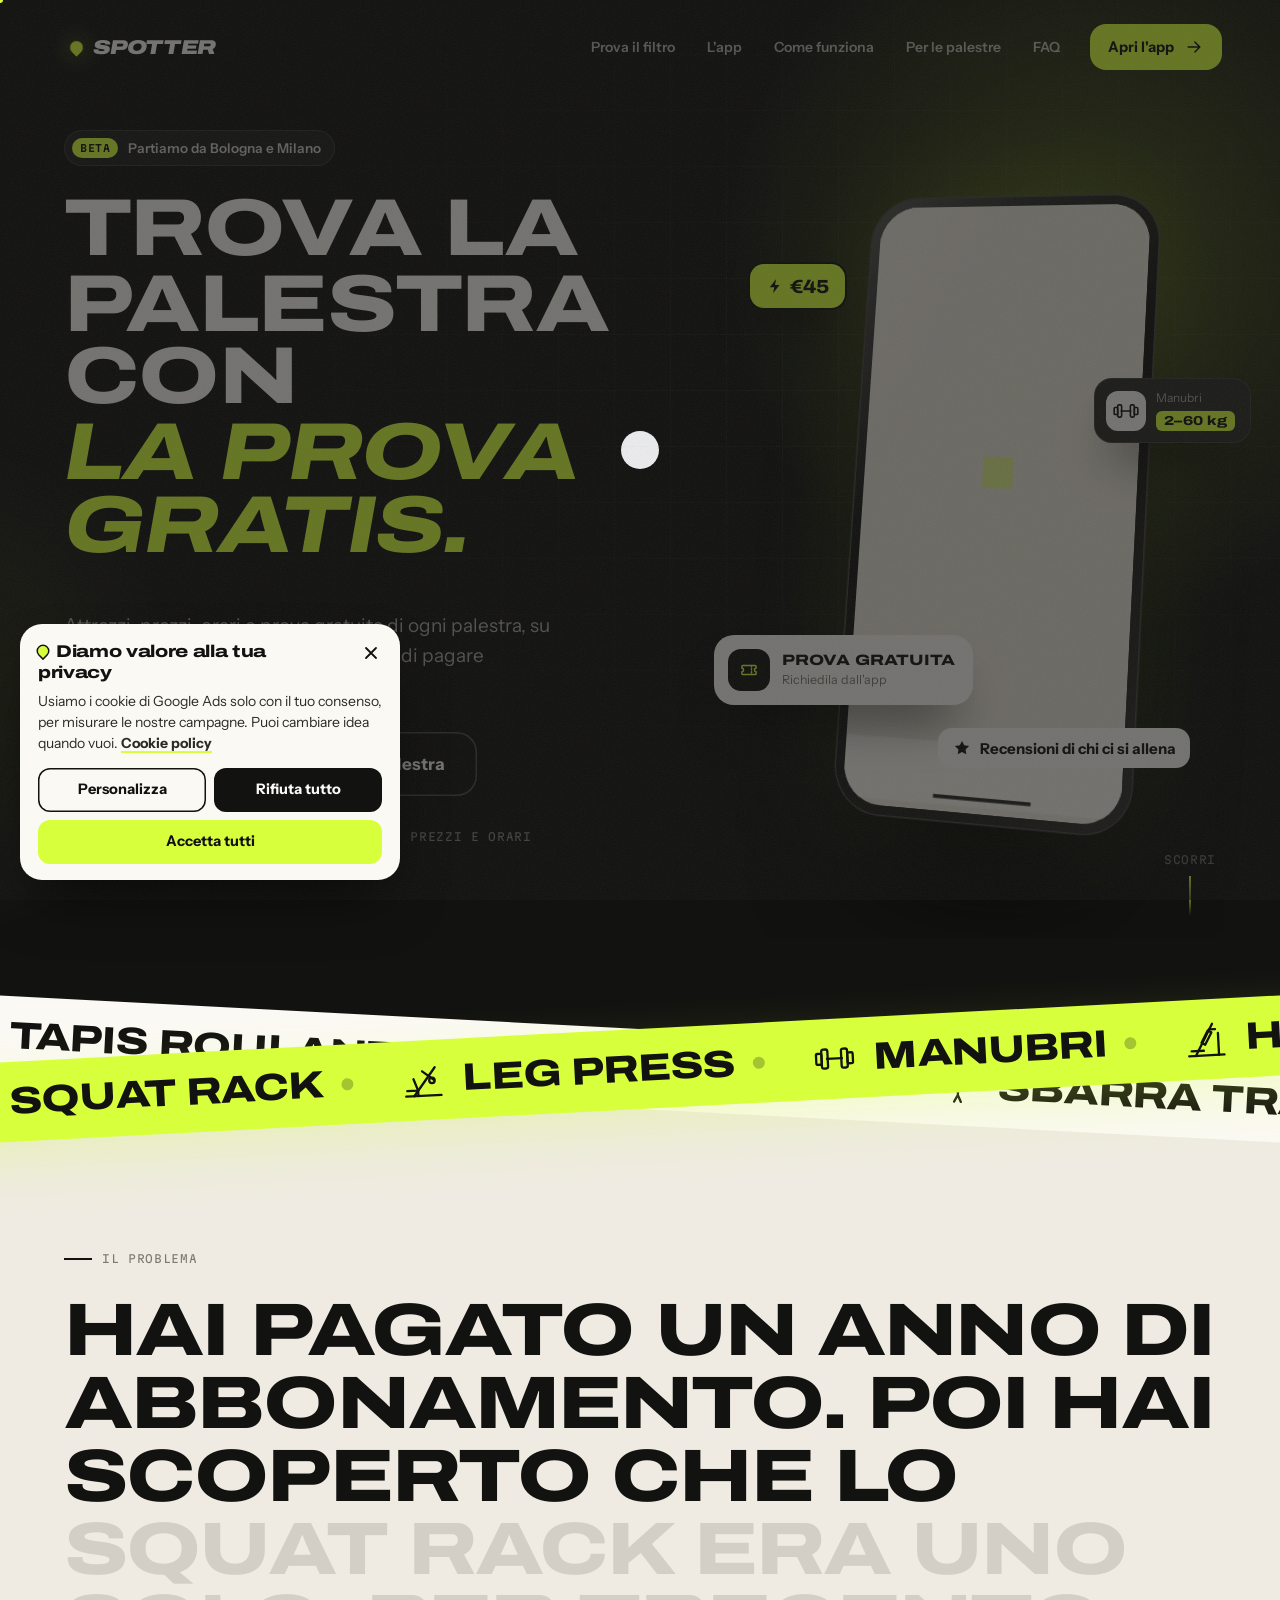
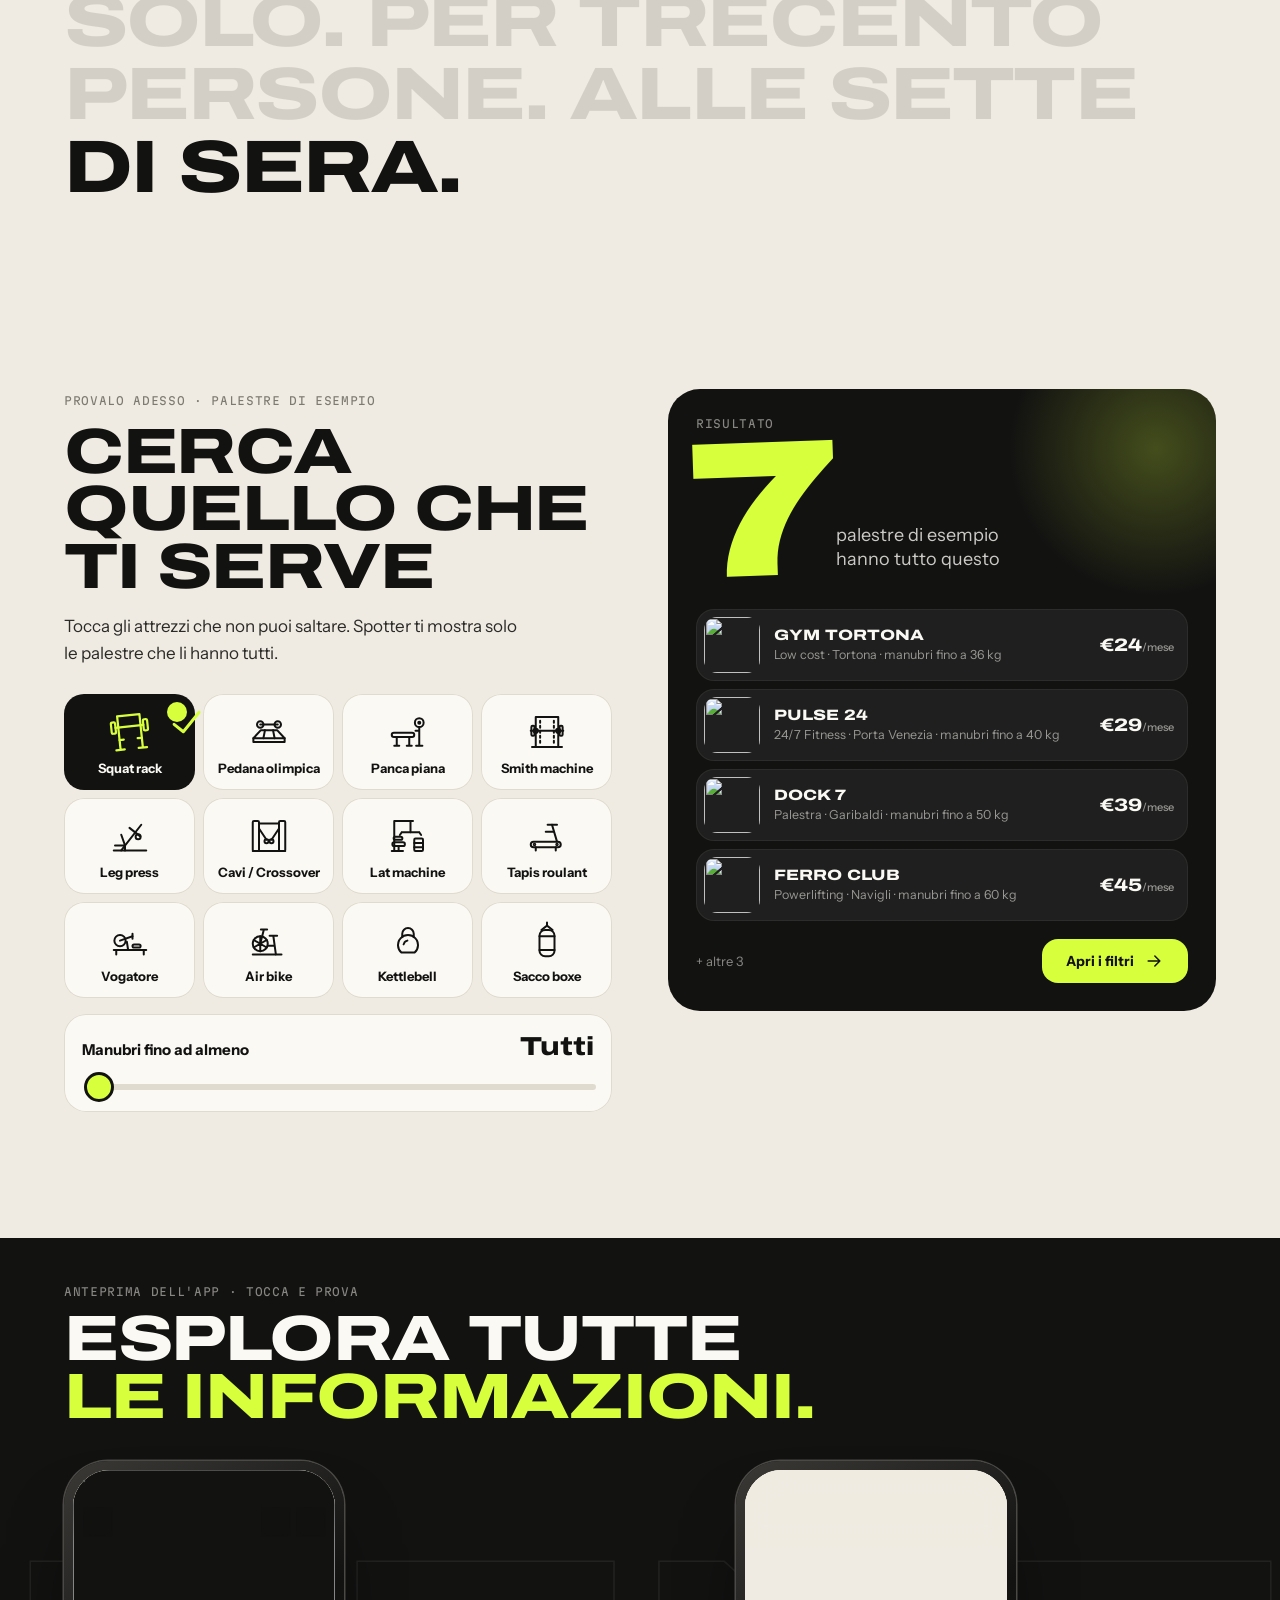
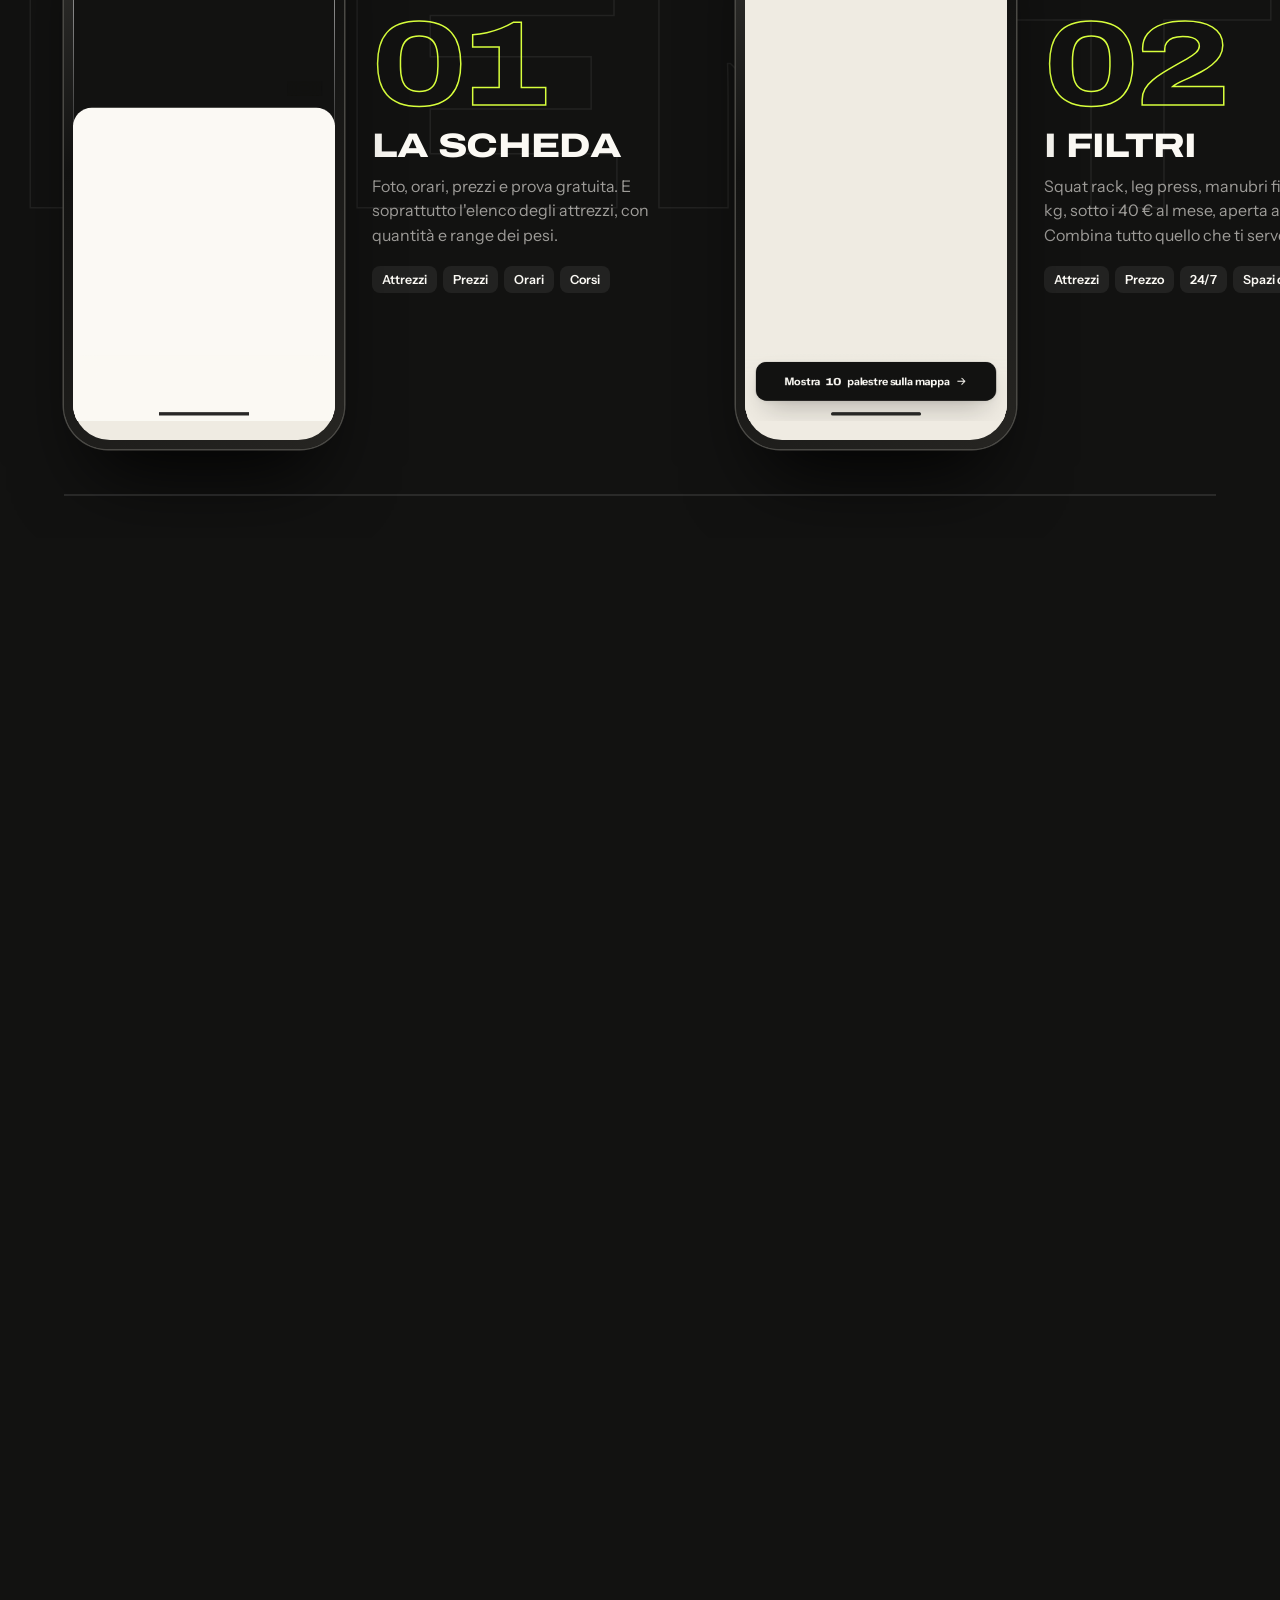
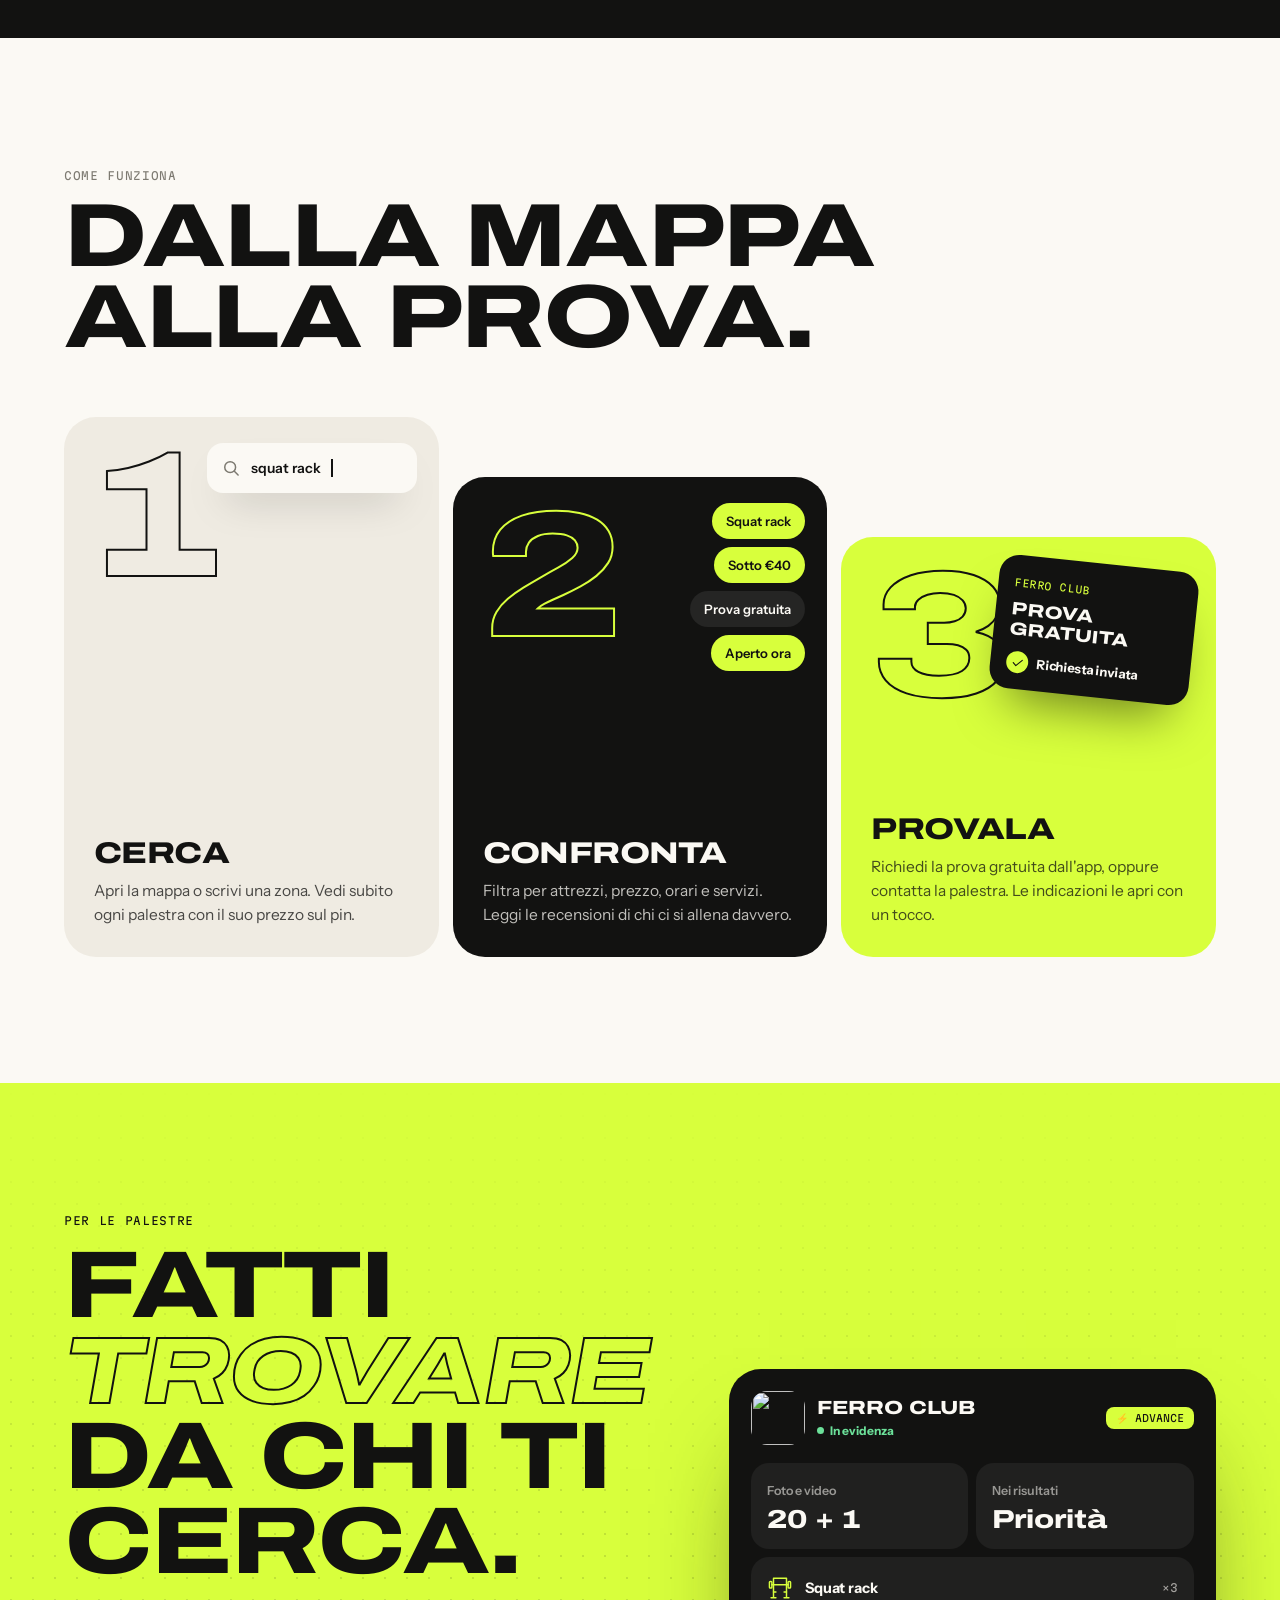
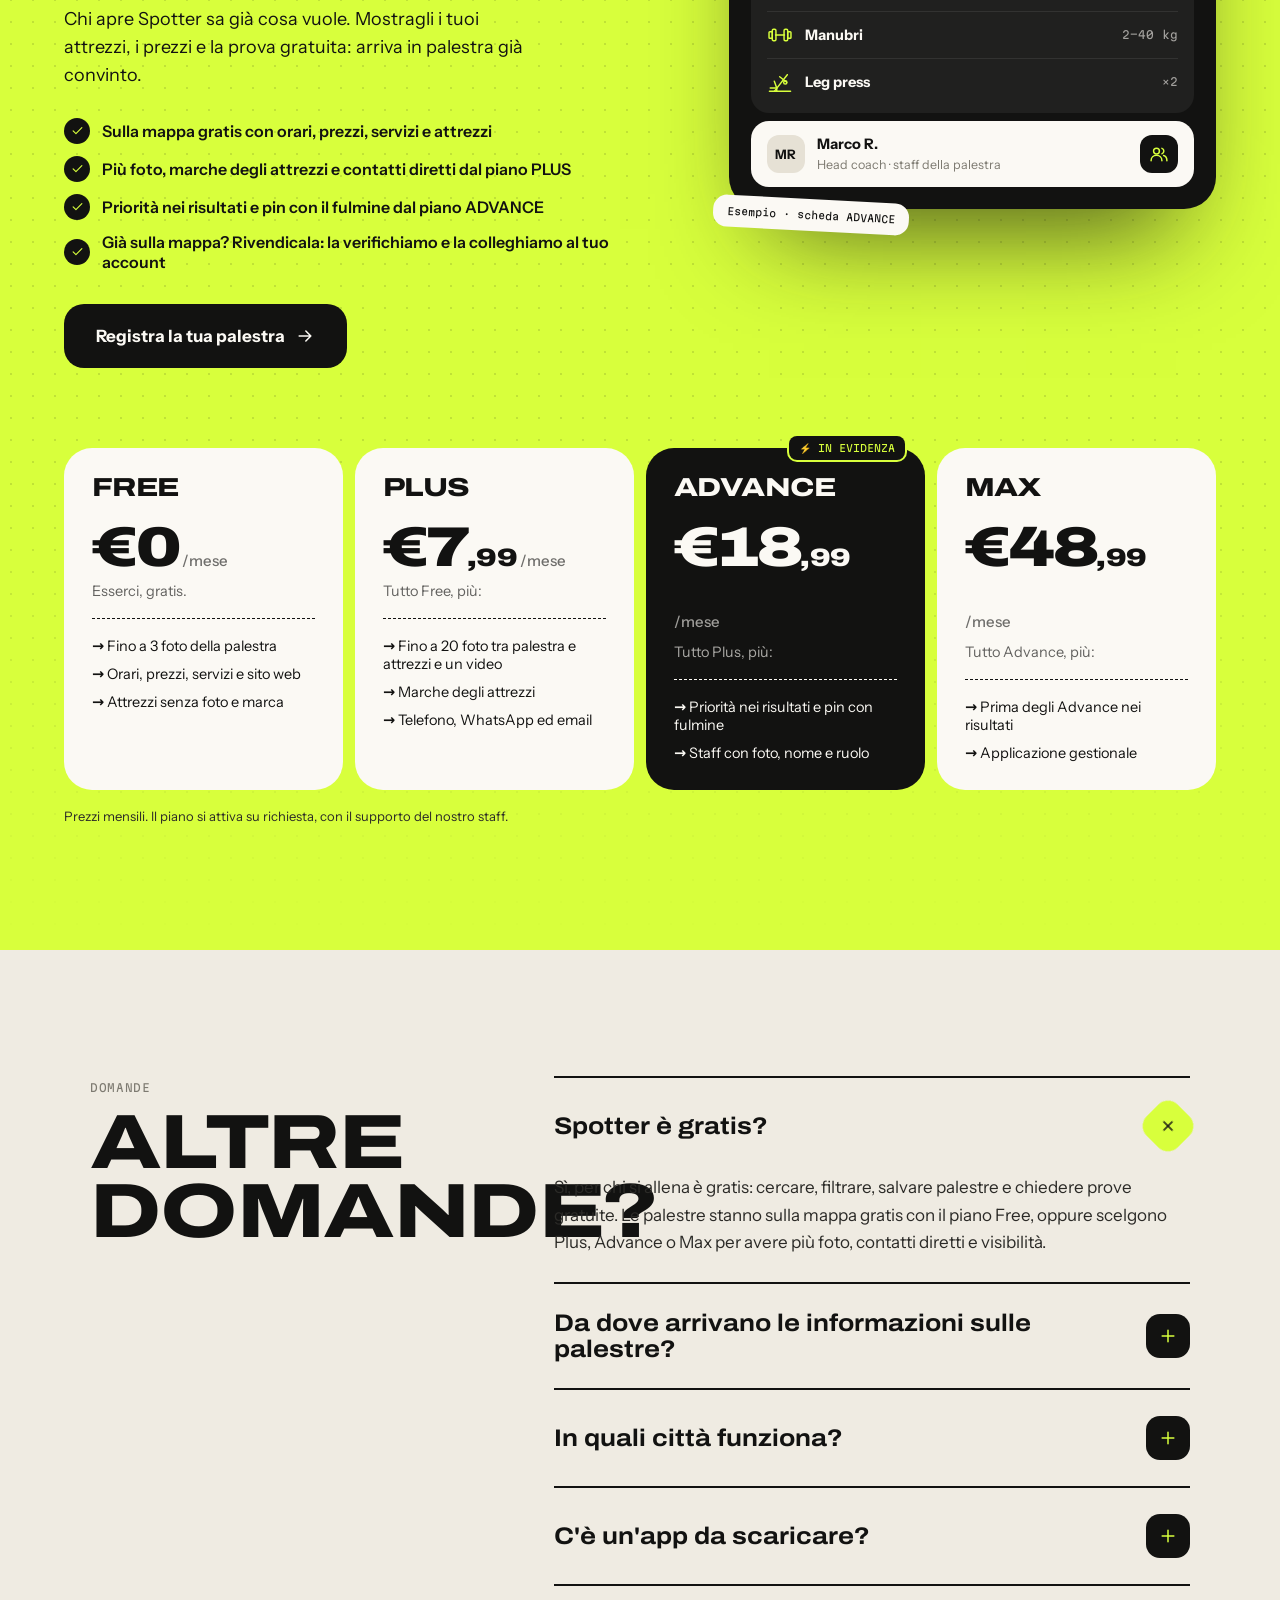
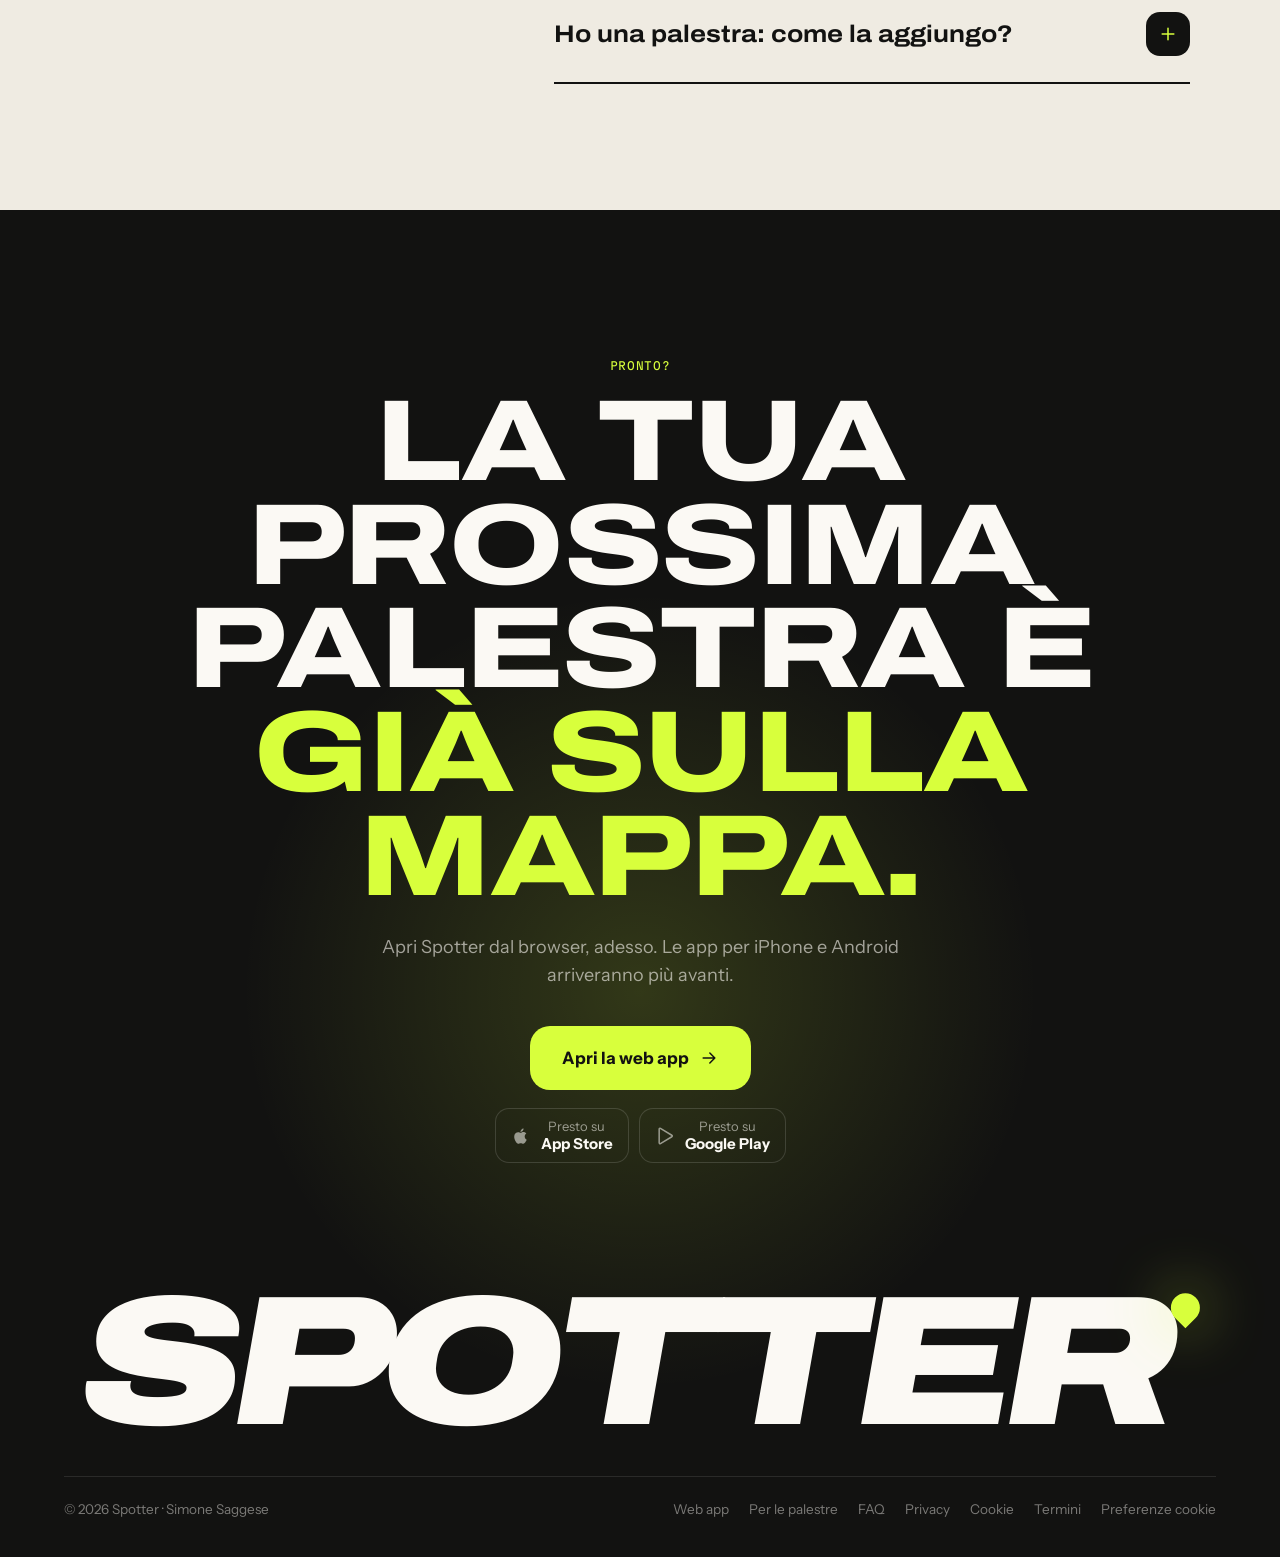
==== index.html @ 00edc824 "update" ====
<!doctype html>
<html lang="it">
<head>
  <meta charset="utf-8">
  <meta name="viewport" content="width=device-width, initial-scale=1, viewport-fit=cover">
  <title>Spotter — La mappa delle palestre</title>
  <meta name="description" content="Trova la palestra con gli attrezzi che ti servono. Attrezzi, prezzi, orari, prova gratuita e recensioni delle palestre, su una mappa.">
  <meta name="theme-color" content="#121211">
  <link rel="canonical" href="https://gymspotter.it/">
  <link rel="icon" href="assets/img/favicon.svg" type="image/svg+xml">

  <meta property="og:type" content="website">
  <meta property="og:site_name" content="Spotter">
  <meta property="og:locale" content="it_IT">
  <meta property="og:url" content="https://gymspotter.it/">
  <meta property="og:title" content="Spotter — La mappa delle palestre">
  <meta property="og:description" content="Trova la palestra con gli attrezzi che ti servono. Prezzi, orari, prova gratuita e recensioni su una mappa.">
  <meta name="twitter:card" content="summary">

  <link rel="preload" href="assets/fonts/archivo-latin-standard-normal.woff2" as="font" type="font/woff2" crossorigin>
  <link rel="preload" href="assets/fonts/instrument-sans-latin-wght-normal.woff2" as="font" type="font/woff2" crossorigin>
  <link rel="stylesheet" href="assets/css/fonts.css?v=1">
  <link rel="stylesheet" href="assets/css/site.css?v=7">
  <link rel="stylesheet" href="assets/css/consent.css?v=5">
</head>
<body>
  <div class="progress" id="progress"></div>
  <div class="cursor" id="cursor"></div><div class="cursor-dot" id="cursorDot"></div>

  <!-- NAV -->
  <header class="nav" id="nav">
    <a href="#top" class="brand"><span class="pin-dot"></span>SPOTTER</a>
    <nav class="nav-links">
      <a href="#filtro">Prova il filtro</a>
      <a href="#dentro">L'app</a>
      <a href="#come">Come funziona</a>
      <a href="#palestre">Per le palestre</a>
      <a href="#faq">FAQ</a>
    </nav>
    <a href="https://app.gymspotter.it/" class="btn btn-volt btn-sm cta" data-magnet>Apri l'app <span class="arr" data-ui="arrow"></span></a>
    <button class="burger" id="burger" aria-label="Menu"><span></span></button>
  </header>
  <div class="mmenu" id="mmenu">
    <a href="#filtro" class="dx">Il filtro</a>
    <a href="#dentro" class="dx">L'app</a>
    <a href="#come" class="dx">Come funziona</a>
    <a href="#palestre" class="dx">Palestre</a>
    <a href="#faq" class="dx">FAQ</a>
    <span class="mono">Spotter · 2026</span>
  </div>

  <!-- HERO -->
  <section class="hero" id="top">
    <div class="hero-bg"><div class="grid"></div><div class="glow"></div><div class="glow b"></div></div>
    <div class="hero-copy">
      <span class="eyebrow"><b>BETA</b> Partiamo da Bologna e Milano</span>
      <h1 class="dx">
        <span class="line"><span>Trova la</span></span>
        <span class="line"><span>palestra con</span></span>
        <span class="line"><span class="rot" id="rot"><span class="w">lo squat rack.</span></span></span>
      </h1>
      <p class="hero-sub">Attrezzi, prezzi, orari e prova gratuita di ogni palestra, su una mappa. Scegli quella giusta prima di pagare l'abbonamento.</p>
      <div class="hero-ctas">
        <a href="https://app.gymspotter.it/" class="btn btn-volt btn-lg" data-magnet>Apri la mappa <span class="arr" data-ui="arrow"></span></a>
        <a href="#palestre" class="btn btn-ghost btn-lg" data-magnet>Ho una palestra</a>
      </div>
      <div class="hero-meta mono"><span><i></i>Gratis per chi si allena</span><span><i></i>Attrezzi, prezzi e orari</span><span><i></i>Web app · iOS e Android in arrivo</span></div>
    </div>

    <div class="stage" id="stage">
      <div class="phone" id="heroPhone">
        <div class="scr"><iframe src="anteprima/index.html" title="Anteprima app Spotter" tabindex="-1" loading="eager"></iframe></div>
        <div class="shine"></div>
      </div>
      <div class="float f-pin" data-depth="40"><div><span data-ui="bolt"></span>€45</div></div>
      <div class="float f-kg" data-depth="-30"><div><span class="ki" data-eq="manubri"></span><span><small>Manubri</small><b>2–60 kg</b></span></div></div>
      <div class="float f-ticket" data-depth="25"><div><span class="ti" data-ui="ticket"></span><span><b>Prova gratuita</b><small>Richiedila dall'app</small></span></div></div>
      <div class="float f-star" data-depth="-45"><div><span data-ui="star"></span>Recensioni di chi ci si allena</div></div>
    </div>
    <div class="scroll-hint mono"><span>Scorri</span><i></i></div>
  </section>

  <!-- MARQUEE -->
  <section class="marquee" aria-hidden="true">
    <div class="band v"><div class="track" id="band1" style="--dur:50s"></div></div>
    <div class="band p"><div class="track" id="band2" style="--dur:60s"></div></div>
  </section>

  <!-- MANIFESTO -->
  <section class="manifesto">
    <span class="mono">Il problema</span>
    <p class="scrub" id="scrub">Hai pagato un anno di abbonamento. Poi hai scoperto che lo [squat rack] era uno solo. Per [trecento persone]. Alle sette di sera.</p>
  </section>

  <!-- FILTRO INTERATTIVO -->
  <section class="filter-sec" id="filtro">
    <div class="fs-wrap">
      <div class="fs-head">
        <span class="mono muted rv">Provalo adesso · palestre di esempio</span>
        <h2 class="dx rv">Cerca quello che ti serve</h2>
        <p class="rv">Tocca gli attrezzi che non puoi saltare. Spotter ti mostra solo le palestre che li hanno tutti.</p>
        <div class="pick-grid" id="pick"></div>
        <div class="kg-slider rv">
          <div class="kg-top"><b>Manubri fino ad almeno</b><span class="v" id="kgV">Tutti</span></div>
          <input type="range" id="kg" min="0" max="60" step="10" value="0" aria-label="Peso massimo manubri">
        </div>
      </div>
      <div class="result rv" id="result">
        <span class="mono">Risultato</span>
        <div class="count"><span class="n" id="count">10</span><span class="l" id="countL">palestre di esempio<br>hanno tutto questo</span></div>
        <div class="res-list" id="resList"></div>
        <div class="res-more"><span id="resMore"></span><a href="https://app.gymspotter.it/cerca" class="btn btn-volt btn-xs" data-magnet>Apri i filtri <span class="arr" data-ui="arrow"></span></a></div>
      </div>
    </div>
  </section>

  <!-- DENTRO L'APP -->
  <section class="inside" id="dentro">
    <div class="sticky">
      <div class="bigword dx" id="bigword">Dentro l'app · Dentro l'app ·</div>
      <div class="inside-head">
        <div><span class="mono">Anteprima dell'app · tocca e prova</span><h2 class="dx">Esplora tutte<br><span class="volt">le informazioni.</span></h2></div>
      </div>
      <div class="h-track" id="htrack">
        <article class="screen-card">
          <div class="phone"><div class="scr"><iframe data-src="anteprima/palestra.html?id=ferro" title="Pagina palestra" loading="lazy"></iframe></div><div class="shine"></div></div>
          <div class="sc-copy"><span class="num dx outline">01</span><h3 class="dx">La scheda</h3><p>Foto, orari, prezzi e prova gratuita. E soprattutto l'elenco degli attrezzi, con quantità e range dei pesi.</p><div class="tags"><span>Attrezzi</span><span>Prezzi</span><span>Orari</span><span>Corsi</span></div></div>
        </article>
        <article class="screen-card">
          <div class="phone"><div class="scr"><iframe data-src="anteprima/cerca.html" title="Filtri" loading="lazy"></iframe></div><div class="shine"></div></div>
          <div class="sc-copy"><span class="num dx outline">02</span><h3 class="dx">I filtri</h3><p>Squat rack, leg press, manubri fino a 50 kg, sotto i 40 € al mese, aperta adesso. Combina tutto quello che ti serve.</p><div class="tags"><span>Attrezzi</span><span>Prezzo</span><span>24/7</span><span>Spazi donne</span></div></div>
        </article>
        <article class="screen-card">
          <div class="phone"><div class="scr"><iframe data-src="anteprima/salvate.html" title="Salvate" loading="lazy"></iframe></div><div class="shine"></div></div>
          <div class="sc-copy"><span class="num dx outline">03</span><h3 class="dx">Le salvate</h3><p>Metti da parte le palestre che ti convincono e ritrovale quando vuoi. Poi richiedi la prova gratuita.</p><div class="tags"><span>Preferiti</span><span>Vicino a te</span></div></div>
        </article>
        <article class="screen-card">
          <div class="phone"><div class="scr"><iframe data-src="anteprima/account.html" title="Account" loading="lazy"></iframe></div><div class="shine"></div></div>
          <div class="sc-copy"><span class="num dx outline">04</span><h3 class="dx">Due account</h3><p>Chi si allena salva, richiede prove e recensisce. Chi ha una palestra la rivendica o ce la segnala: il nostro staff verifica e pubblica la scheda.</p><div class="tags"><span>Utenti</span><span>Palestre</span></div></div>
        </article>
      </div>
      <div class="h-progress"><i id="hbar"></i></div>
    </div>
  </section>

  <!-- COME FUNZIONA -->
  <section class="how" id="come">
    <div class="how-head">
      <div><span class="mono">Come funziona</span><h2 class="dx rv">Dalla mappa<br>alla prova.</h2></div>
    </div>
    <div class="steps">
      <article class="step rv">
        <div class="art"><div class="mini-search"><span data-ui="search"></span><span class="typed" id="typed"></span><span class="caret"></span></div></div>
        <span class="big dx">1</span>
        <h3 class="dx">Cerca</h3>
        <p>Apri la mappa o scrivi una zona. Vedi subito ogni palestra con il suo prezzo sul pin.</p>
      </article>
      <article class="step rv" style="--d:.1s">
        <div class="art"><div class="mini-chips"><span class="on" data-chip>Squat rack</span><span data-chip>Sotto €40</span><span class="on" data-chip>Prova gratuita</span><span data-chip>Aperto ora</span></div></div>
        <span class="big dx">2</span>
        <h3 class="dx">Confronta</h3>
        <p>Filtra per attrezzi, prezzo, orari e servizi. Leggi le recensioni di chi ci si allena davvero.</p>
      </article>
      <article class="step rv" style="--d:.2s">
        <div class="art"><div class="mini-ticket"><span class="mono">Ferro Club</span><b>Prova gratuita</b><span class="ok"><i data-ui="check"></i>Richiesta inviata</span></div></div>
        <span class="big dx">3</span>
        <h3 class="dx">Provala</h3>
        <p>Richiedi la prova gratuita dall'app, oppure contatta la palestra. Le indicazioni le apri con un tocco.</p>
      </article>
    </div>
  </section>


  <!-- PER LE PALESTRE -->
  <section class="gyms" id="palestre">
    <div class="gyms-wrap">
      <div>
        <span class="mono">Per le palestre</span>
        <h2 class="dx rv">Fatti <em>trovare</em> da chi ti cerca.</h2>
        <p class="lead rv">Chi apre Spotter sa già cosa vuole. Mostragli i tuoi attrezzi, i prezzi e la prova gratuita: arriva in palestra già convinto.</p>
        <ul class="checks">
          <li class="rv"><i data-ui="check"></i>Sulla mappa gratis con orari, prezzi, servizi e attrezzi</li>
          <li class="rv" style="--d:.06s"><i data-ui="check"></i>Più foto, marche degli attrezzi e contatti diretti dal piano PLUS</li>
          <li class="rv" style="--d:.12s"><i data-ui="check"></i>Priorità nei risultati e pin con il fulmine dal piano ADVANCE</li>
          <li class="rv" style="--d:.18s"><i data-ui="check"></i>Già sulla mappa? Rivendicala: la verifichiamo e la colleghiamo al tuo account</li>
        </ul>
        <a href="https://app.gymspotter.it/registrati?tipo=palestra" class="btn btn-ink btn-lg rv" data-magnet>Registra la tua palestra <span class="arr" data-ui="arrow"></span></a>
      </div>
      <div class="dash rv" id="dash">
        <div class="dash-top"><img id="dashImg" alt=""><span><b>Ferro Club</b><span class="st">In evidenza</span></span><span class="plan">⚡ ADVANCE</span></div>
        <div class="dash-k"><div><span>Foto e video</span><b>20 + 1</b></div><div><span>Nei risultati</span><b>Priorità</b></div></div>
        <div class="dash-eq" id="dashEq"></div>
        <div class="dash-req"><span class="av">MR</span><span class="tt"><b>Marco R.</b><small>Head coach · staff della palestra</small></span><span class="y" data-ui="users"></span></div>
        <span class="dash-note">Esempio · scheda ADVANCE</span>
      </div>
    </div>
    <div class="plans">
      <div class="pl rv"><h4 class="dx">Free</h4><div class="pp">€0<small> /mese</small></div><p>Esserci, gratis.</p><ul><li>Fino a 3 foto della palestra</li><li>Orari, prezzi, servizi e sito web</li><li>Attrezzi senza foto e marca</li></ul></div>
      <div class="pl rv" style="--d:.06s"><h4 class="dx">Plus</h4><div class="pp">€7<span class="c">,99</span><small> /mese</small></div><p>Tutto Free, più:</p><ul><li>Fino a 20 foto tra palestra e attrezzi e un video</li><li>Marche degli attrezzi</li><li>Telefono, WhatsApp ed email</li></ul></div>
      <div class="pl pro rv" style="--d:.12s"><span class="rib">⚡ IN EVIDENZA</span><h4 class="dx">Advance</h4><div class="pp">€18<span class="c">,99</span><small> /mese</small></div><p>Tutto Plus, più:</p><ul><li>Priorità nei risultati e pin con fulmine</li><li>Staff con foto, nome e ruolo</li></ul></div>
      <div class="pl rv" style="--d:.18s"><h4 class="dx">Max</h4><div class="pp">€48<span class="c">,99</span><small> /mese</small></div><p>Tutto Advance, più:</p><ul><li>Prima degli Advance nei risultati</li><li>Applicazione gestionale</li></ul></div>
    </div>
    <p class="plans-note">Prezzi mensili. Il piano si attiva su richiesta, con il supporto del nostro staff.</p>
  </section>

  <!-- FAQ -->
  <section class="faq" id="faq">
    <div class="faq-wrap">
      <div><span class="mono muted">Domande</span><h2 class="dx rv">Altre<br>domande?</h2></div>
      <div id="qas"></div>
    </div>
  </section>

  <!-- CTA FINALE -->
  <section class="final">
    <div class="glow"></div>
    <div class="final-in">
      <span class="mono volt">Pronto?</span>
      <h2 class="dx rv">La tua prossima palestra è <span class="volt">già sulla mappa.</span></h2>
      <p class="rv">Apri Spotter dal browser, adesso. Le app per iPhone e Android arriveranno più avanti.</p>
      <div class="ctas rv"><a href="https://app.gymspotter.it/" class="btn btn-volt btn-lg" data-magnet>Apri la web app <span class="arr" data-ui="arrow"></span></a></div>
      <div class="stores rv"><span class="store"><span data-ui="apple"></span><span>Presto su<b>App Store</b></span></span><span class="store"><span data-ui="play"></span><span>Presto su<b>Google Play</b></span></span></div>
    </div>
    <div class="mega" id="mega" aria-label="Spotter"></div>
    <footer class="foot">
      <span>© 2026 Spotter · Simone Saggese</span>
      <nav><a href="https://app.gymspotter.it/">Web app</a><a href="#palestre">Per le palestre</a><a href="#faq">FAQ</a><a href="/privacy-policy">Privacy</a><a href="/cookie-policy">Cookie</a><a href="/terms">Termini</a><button type="button" class="foot-btn" data-consent-open>Preferenze cookie</button></nav>
    </footer>
  </section>

  <script src="assets/js/data.js?v=1"></script>
  <script src="assets/js/icons.js?v=1"></script>
  <script src="assets/js/site.js?v=2"></script>
  <script src="assets/js/consent.js?v=2" defer></script>
</body>
</html>
---- assets/css/fonts.css ----
/* Font self-hosted (sottoinsieme latino), nessuna richiesta a servizi esterni.
   Licenza SIL Open Font License 1.1: vedi assets/fonts/LICENSE-*.txt */
@font-face {
  font-family: "Archivo";
  font-style: normal;
  font-display: swap;
  font-weight: 100 900;
  font-stretch: 62% 125%;
  src: url("../fonts/archivo-latin-standard-normal.woff2") format("woff2-variations");
}
@font-face {
  font-family: "Archivo";
  font-style: italic;
  font-display: swap;
  font-weight: 100 900;
  font-stretch: 62% 125%;
  src: url("../fonts/archivo-latin-standard-italic.woff2") format("woff2-variations");
}
@font-face {
  font-family: "Instrument Sans";
  font-style: normal;
  font-display: swap;
  font-weight: 400 700;
  src: url("../fonts/instrument-sans-latin-wght-normal.woff2") format("woff2-variations");
}
@font-face {
  font-family: "Martian Mono";
  font-style: normal;
  font-display: swap;
  font-weight: 400;
  src: url("../fonts/martian-mono-latin-400-normal.woff2") format("woff2");
}
@font-face {
  font-family: "Martian Mono";
  font-style: normal;
  font-display: swap;
  font-weight: 600;
  src: url("../fonts/martian-mono-latin-600-normal.woff2") format("woff2");
}
---- assets/css/site.css ----
/* ============================================================
   SPOTTER — sito
   Stesso sistema dell'app: gesso · inchiostro · volt
   ============================================================ */

:root {
  --chalk: #EFEBE2;
  --chalk-2: #E6E1D5;
  --paper: #FBF9F4;
  --ink: #121211;
  --ink-2: #2B2A27;
  --ink-3: #1B1B19;
  --mute: #7D7A71;
  --mute-2: #A9A59B;
  --line: #E0DBCF;
  --volt: #D8FF3C;
  --ok: #1E9E5A;

  --f-display: 'Archivo', system-ui, sans-serif;
  --f-body: 'Instrument Sans', system-ui, sans-serif;
  --f-mono: 'Martian Mono', ui-monospace, monospace;

  --ease: cubic-bezier(.2, .8, .2, 1);
  --spring: cubic-bezier(.34, 1.56, .64, 1);
  --pad: clamp(20px, 5vw, 72px);
}

* { box-sizing: border-box; -webkit-tap-highlight-color: transparent; }
html { scroll-behavior: smooth; }
body { margin: 0; background: var(--ink); color: var(--paper); font-family: var(--f-body); font-size: 16px; overflow-x: hidden; -webkit-font-smoothing: antialiased; }
a { color: inherit; text-decoration: none; }
button { font: inherit; color: inherit; border: 0; background: none; cursor: pointer; padding: 0; }
input { font: inherit; color: inherit; }
.ico { flex: none; display: block; }
img { display: block; }
::selection { background: var(--volt); color: var(--ink); }

.dx { font-family: var(--f-display); font-stretch: 125%; font-variation-settings: "wdth" 125; font-weight: 800; text-transform: uppercase; letter-spacing: -.02em; line-height: .9; }
.mono { font-family: var(--f-mono); font-size: 11px; letter-spacing: .06em; text-transform: uppercase; }
.mono.muted { color: var(--mute); }
.volt { color: var(--volt); }
.outline { -webkit-text-stroke: 1.5px var(--volt); color: transparent; }

/* grana */
body::after { content: ''; position: fixed; inset: 0; z-index: 999; pointer-events: none; opacity: .06; background-image: url("data:image/svg+xml,%3Csvg xmlns='http://www.w3.org/2000/svg' width='160' height='160'%3E%3Cfilter id='n'%3E%3CfeTurbulence type='fractalNoise' baseFrequency='.85' numOctaves='3' stitchTiles='stitch'/%3E%3C/filter%3E%3Crect width='100%25' height='100%25' filter='url(%23n)'/%3E%3C/svg%3E"); }

/* ---------- cursore ---------- */
.cursor, .cursor-dot { position: fixed; z-index: 1000; left: 0; top: 0; pointer-events: none; border-radius: 50%; }
.cursor { width: 38px; height: 38px; margin: -19px 0 0 -19px; background: #fff; mix-blend-mode: difference; transition: width .35s var(--spring), height .35s var(--spring), margin .35s var(--spring); }
.cursor.big { width: 86px; height: 86px; margin: -43px 0 0 -43px; }
.cursor.text { width: 6px; height: 34px; margin: -17px 0 0 -3px; border-radius: 3px; }
.cursor-dot { width: 6px; height: 6px; margin: -3px 0 0 -3px; background: var(--volt); }
@media (hover: none), (pointer: coarse) { .cursor, .cursor-dot { display: none; } }
@media (hover: hover) and (pointer: fine) { body.has-cursor, body.has-cursor a, body.has-cursor button { cursor: none; } }

/* progress */
.progress { position: fixed; z-index: 120; top: 0; left: 0; height: 3px; width: 100%; transform-origin: left; transform: scaleX(0); background: var(--volt); }

/* ---------- nav ---------- */
.nav { position: fixed; z-index: 100; top: 16px; left: 50%; transform: translateX(-50%); width: min(1180px, calc(100% - 24px)); display: flex; align-items: center; gap: 8px; padding: 8px 8px 8px 20px; border-radius: 20px; transition: background .3s, box-shadow .3s, transform .4s var(--ease); }
.nav.solid { background: rgba(18, 18, 17, .72); backdrop-filter: blur(18px) saturate(1.6); -webkit-backdrop-filter: blur(18px) saturate(1.6); box-shadow: inset 0 0 0 1px rgba(255, 255, 255, .08); }
.nav.hide { transform: translate(-50%, -120%); }
.brand { display: flex; align-items: center; gap: 10px; font-family: var(--f-display); font-stretch: 125%; font-variation-settings: "wdth" 125; font-weight: 900; font-style: italic; font-size: 20px; letter-spacing: -.02em; }
.pin-dot { width: 13px; height: 13px; border-radius: 50% 50% 50% 0; transform: rotate(-45deg); background: var(--volt); box-shadow: 0 0 22px rgba(216, 255, 60, .6); flex: none; }
.nav-links { display: none; margin-left: auto; gap: 4px; }
.nav-links a { padding: 10px 14px; border-radius: 12px; font-size: 14px; font-weight: 600; color: rgba(251, 249, 244, .7); transition: color .2s, background .2s; }
.nav-links a:hover { color: var(--paper); background: rgba(255, 255, 255, .06); }
.nav .cta { margin-left: auto; }
.burger { flex: none; width: 46px; height: 46px; border-radius: 14px; display: grid; place-items: center; background: rgba(255, 255, 255, .08); }
.burger span, .burger span::before, .burger span::after { display: block; width: 18px; height: 2px; background: currentColor; border-radius: 2px; position: relative; transition: transform .3s var(--ease), background .2s; }
.burger span::before, .burger span::after { content: ''; position: absolute; left: 0; }
.burger span::before { top: -6px; } .burger span::after { top: 6px; }
.menu-open .burger span { background: transparent; }
.menu-open .burger span::before { transform: translateY(6px) rotate(45deg); }
.menu-open .burger span::after { transform: translateY(-6px) rotate(-45deg); }
@media (min-width: 900px) { .nav-links { display: flex; } .nav .cta { margin-left: 8px; } .burger { display: none; } }

.mmenu { position: fixed; z-index: 90; inset: 0; background: var(--volt); color: var(--ink); display: flex; flex-direction: column; justify-content: flex-end; padding: 100px var(--pad) 40px; clip-path: circle(0 at calc(100% - 40px) 40px); transition: clip-path .6s var(--ease); }
.menu-open .mmenu { clip-path: circle(150% at calc(100% - 40px) 40px); }
.mmenu a { font-size: clamp(40px, 12vw, 80px); padding: 6px 0; border-bottom: 2px solid rgba(18, 18, 17, .12); }
.mmenu .mono { margin-top: 24px; opacity: .6; }
.menu-open .nav { color: var(--ink); }

/* ---------- bottoni ---------- */
.btn { position: relative; display: inline-flex; align-items: center; justify-content: center; gap: 10px; height: 52px; padding: 0 24px; border-radius: 16px; font-weight: 700; font-size: 15.5px; white-space: nowrap; overflow: hidden; transition: transform .3s var(--ease), box-shadow .3s; will-change: transform; }
.btn-volt { background: var(--volt); color: var(--ink); box-shadow: 0 0 0 0 rgba(216, 255, 60, .5); }
.btn-volt:hover { box-shadow: 0 10px 40px -8px rgba(216, 255, 60, .6); }
.btn-ghost { box-shadow: inset 0 0 0 1.5px rgba(255, 255, 255, .25); color: var(--paper); }
.btn-ghost:hover { box-shadow: inset 0 0 0 1.5px var(--paper); }
.btn-ink { background: var(--ink); color: var(--paper); }
.btn-lg { height: 64px; padding: 0 32px; border-radius: 20px; font-size: 17px; }
.btn-sm { height: 46px; padding: 0 18px; font-size: 14.5px; }
.btn-xs { height: 44px; font-size: 14px; }
.btn .arr { transition: transform .3s var(--ease); }
.btn:hover .arr { transform: translateX(4px) rotate(-45deg); }

/* ============================================================
   HERO
   ============================================================ */
.hero { position: relative; min-height: 100svh; padding: 120px var(--pad) 60px; display: grid; grid-template-columns: 1fr; gap: 40px; align-items: center; overflow: hidden; isolation: isolate; }
.hero-bg { position: absolute; inset: 0; z-index: -1; }
.hero-bg .grid { position: absolute; inset: -2px; background-image: linear-gradient(rgba(255, 255, 255, .06) 1px, transparent 1px), linear-gradient(90deg, rgba(255, 255, 255, .06) 1px, transparent 1px); background-size: 56px 56px; mask-image: radial-gradient(ellipse at 70% 40%, #000 0%, transparent 70%); -webkit-mask-image: radial-gradient(ellipse at 70% 40%, #000 0%, transparent 70%); }
.hero-bg .glow { position: absolute; width: 70vmax; height: 70vmax; right: -20vmax; top: -15vmax; border-radius: 50%; background: radial-gradient(circle, rgba(216, 255, 60, .28), transparent 60%); filter: blur(10px); animation: breathe 8s ease-in-out infinite; }
.hero-bg .glow.b { left: -30vmax; right: auto; top: 40vh; width: 50vmax; height: 50vmax; background: radial-gradient(circle, rgba(216, 255, 60, .1), transparent 60%); animation-delay: -4s; }
.hero-copy { position: relative; z-index: 2; min-width: 0; }
.eyebrow { display: inline-flex; align-items: center; gap: 10px; padding: 8px 14px 8px 8px; border-radius: 999px; background: rgba(255, 255, 255, .06); box-shadow: inset 0 0 0 1px rgba(255, 255, 255, .1); font-size: 13.5px; font-weight: 600; color: rgba(251, 249, 244, .8); }
.eyebrow b { background: var(--volt); color: var(--ink); padding: 4px 8px; border-radius: 999px; font-family: var(--f-mono); font-size: 10px; letter-spacing: .05em; }
.hero h1 { font-size: clamp(42px, 9vw, 150px); margin: 26px 0 0; }
.hero h1 .line { display: block; overflow: hidden; padding-bottom: .04em; }
.hero h1 .line > span { display: inline-block; max-width: 100%; transform: translateY(105%); animation: lineUp 1s var(--ease) forwards; }
.hero h1 .line:nth-child(2) > span { animation-delay: .1s; }
.hero h1 .line:nth-child(3) > span { animation-delay: .2s; }
.hero h1 .line > span.rot { position: relative; display: block; color: var(--volt); font-style: italic; min-height: 2em; }
.hero h1 .line:last-child { padding-bottom: .1em; }
.rot .w { display: inline-block; max-width: 100%; }
.rot .w.out { position: absolute; left: 0; top: 0; animation: wordOut .45s var(--ease) forwards; }

.rot .w.in { animation: wordIn .55s var(--ease) both; }
.hero-sub { max-width: 520px; font-size: clamp(16px, 1.5vw, 19px); line-height: 1.55; color: rgba(251, 249, 244, .65); margin: 26px 0 32px; opacity: 0; animation: fadeUp .9s .5s var(--ease) forwards; }
.hero-ctas { display: flex; flex-wrap: wrap; gap: 12px; opacity: 0; animation: fadeUp .9s .65s var(--ease) forwards; }
.hero-meta { display: flex; gap: 22px; margin-top: 34px; color: rgba(251, 249, 244, .5); opacity: 0; animation: fadeUp .9s .8s var(--ease) forwards; flex-wrap: wrap; }
.hero-meta span { display: flex; align-items: center; gap: 8px; }
.hero-meta i { width: 7px; height: 7px; border-radius: 50%; background: var(--volt); }

.stage { position: relative; height: clamp(560px, 70vh, 760px); perspective: 1400px; display: grid; place-items: center; opacity: 0; animation: fadeIn 1.2s .3s var(--ease) forwards; }
.phone { position: relative; width: 300px; height: 630px; border-radius: 48px; padding: 9px; background: linear-gradient(145deg, #3a3936, #121211 40%, #262522); box-shadow: 0 0 0 1.5px #4a4945, 0 80px 120px -40px rgba(0, 0, 0, .9), 0 0 120px -20px rgba(216, 255, 60, .25); transform-style: preserve-3d; transform: rotateY(-14deg) rotateX(6deg) rotateZ(2deg); transition: transform .2s linear; }
.phone .scr { position: relative; width: 100%; height: 100%; border-radius: 40px; overflow: hidden; background: var(--chalk); }
.phone .scr::before { content: ''; position: absolute; z-index: 3; top: 9px; left: 50%; transform: translateX(-50%); width: 92px; height: 26px; border-radius: 16px; background: #000; }
.phone iframe { position: absolute; left: 0; top: 0; width: 390px; height: 820px; border: 0; transform: scale(.7385); transform-origin: 0 0; pointer-events: none; }
.phone .shine { position: absolute; inset: 0; border-radius: 48px; pointer-events: none; background: linear-gradient(115deg, rgba(255, 255, 255, .14), transparent 30%, transparent 70%, rgba(255, 255, 255, .05)); }
.float { position: absolute; z-index: 3; will-change: transform; }
.float > div { animation: bob 6s ease-in-out infinite; }
.f-pin { top: 12%; left: 2%; }
.f-pin > div { display: flex; align-items: center; gap: 6px; height: 44px; padding: 0 16px; border-radius: 14px; background: var(--volt); color: var(--ink); font-family: var(--f-display); font-stretch: 112%; font-variation-settings: "wdth" 112; font-weight: 800; font-size: 19px; box-shadow: 0 0 0 2px var(--ink), 0 20px 40px -10px rgba(0, 0, 0, .6); }
.f-ticket { bottom: 18%; left: -2%; }
.f-ticket > div { display: flex; gap: 12px; align-items: center; padding: 14px 18px 14px 14px; border-radius: 20px; background: var(--paper); color: var(--ink); box-shadow: 0 30px 50px -20px rgba(0, 0, 0, .7); animation-delay: -2s; }
.f-ticket .ti { width: 42px; height: 42px; border-radius: 13px; background: var(--ink); color: var(--volt); display: grid; place-items: center; }
.f-ticket b { display: block; font-family: var(--f-display); font-stretch: 125%; font-variation-settings: "wdth" 125; font-weight: 800; text-transform: uppercase; font-size: 15px; }
.f-ticket small { color: var(--mute); font-size: 12.5px; }
.f-kg { top: 30%; right: 0; }
.f-kg > div { display: flex; gap: 10px; align-items: center; padding: 12px 16px 12px 12px; border-radius: 18px; background: var(--ink-2); box-shadow: inset 0 0 0 1px rgba(255, 255, 255, .1), 0 30px 50px -20px rgba(0, 0, 0, .7); animation-delay: -4s; }
.f-kg .ki { width: 40px; height: 40px; border-radius: 12px; background: var(--paper); color: var(--ink); display: grid; place-items: center; }
.f-kg b { display: inline-block; padding: 3px 8px; border-radius: 6px; background: var(--volt); color: var(--ink); font-family: var(--f-display); font-stretch: 125%; font-variation-settings: "wdth" 125; font-weight: 800; font-size: 13px; }
.f-kg small { display: block; font-size: 12px; color: rgba(251, 249, 244, .6); margin-bottom: 4px; }
.f-star { bottom: 8%; right: 6%; }
.f-star > div { display: flex; align-items: center; gap: 8px; padding: 10px 14px; border-radius: 14px; background: var(--paper); color: var(--ink); font-weight: 800; font-size: 15px; box-shadow: 0 30px 50px -20px rgba(0, 0, 0, .7); animation-delay: -1s; }
.f-star .ico { color: var(--ink); }
.scroll-hint { position: absolute; right: var(--pad); bottom: 22px; display: none; flex-direction: column; align-items: center; gap: 10px; color: rgba(251, 249, 244, .4); }
.scroll-hint i { width: 1.5px; height: 40px; background: linear-gradient(var(--volt), transparent); animation: drip 1.8s ease-in-out infinite; transform-origin: top; }

@media (min-width: 1000px) {
  .hero { grid-template-columns: minmax(0, 1fr) 440px; padding-top: 130px; gap: 60px; }
  .hero h1 { font-size: clamp(56px, 6.3vw, 112px); }
  .scroll-hint { display: flex; }
  .f-pin { left: -6%; } .f-ticket { left: -14%; } .f-kg { right: -8%; }
}
@media (max-width: 520px) {
  .phone { width: 250px; height: 525px; border-radius: 40px; }
  .phone .scr { border-radius: 33px; }
  .phone iframe { transform: scale(.6154); }
  .stage { height: 600px; }
  .f-kg { right: -4%; top: 22%; }
  .f-ticket { left: -4%; bottom: 14%; }
}

/* ============================================================
   MARQUEE
   ============================================================ */
.marquee { position: relative; z-index: 3; padding: calc(4vw + 40px) 0 0; background: var(--ink); overflow-x: clip; overflow-y: visible; display: grid; }
/* niente padding sotto: lo stacco passa sotto l'incrocio delle fasce e le estremità ruotate sporgono sulla sezione successiva */
.band { display: flex; width: 112vw; margin-left: -6vw; overflow: hidden; padding: 18px 0; }
.band { grid-area: 1 / 1; align-self: center; }
.band.v { z-index: 2; background: var(--volt); color: var(--ink); transform: rotate(-3deg); box-shadow: 0 20px 60px -10px rgba(216, 255, 60, .3); }
.band.p { z-index: 1; background: var(--paper); color: var(--ink); transform: rotate(3deg); }
@media (max-width: 700px) {
  .marquee { padding: 70px 0 30px; } /* 30px = translateY della fascia chiara */
  .band.v { transform: rotate(-4deg) translateY(-30px); }
  .band.p { transform: rotate(4deg) translateY(30px); }
}
.band .track { display: flex; gap: 0; width: max-content; flex: none; animation: scrollX var(--dur, 40s) linear infinite; }
.band.p .track { animation-direction: reverse; }
.band .it { display: flex; align-items: center; gap: 18px; padding: 0 24px; font-family: var(--f-display); font-stretch: 125%; font-variation-settings: "wdth" 125; font-weight: 800; text-transform: uppercase; font-size: clamp(22px, 3vw, 38px); letter-spacing: -.02em; white-space: nowrap; }
.band .it .ico { width: clamp(30px, 3.4vw, 46px); height: clamp(30px, 3.4vw, 46px); stroke-width: 1.7; }
.band .it .sep { width: 12px; height: 12px; border-radius: 50%; background: currentColor; opacity: .25; }

/* ============================================================
   MANIFESTO (parole che si accendono)
   ============================================================ */
.manifesto { position: relative; background: var(--chalk); color: var(--ink); padding: clamp(100px, 16vh, 180px) var(--pad); }
.manifesto .mono { color: var(--mute); display: flex; gap: 10px; align-items: center; }
.manifesto .mono::before { content: ''; width: 28px; height: 2px; background: var(--ink); }
.scrub { font-family: var(--f-display); font-stretch: 125%; font-variation-settings: "wdth" 125; font-weight: 800; text-transform: uppercase; font-size: clamp(27px, 5.8vw, 92px); line-height: .98; letter-spacing: -.025em; margin: 30px 0 0; max-width: 1400px; }
.scrub .wd { opacity: .12; transition: opacity .25s, color .25s; }
.scrub .wd.on { opacity: 1; }
.scrub .wd.hl.on { background: var(--volt); box-shadow: 0 0 0 .08em var(--volt); border-radius: .08em; }

/* ============================================================
   FILTRO INTERATTIVO
   ============================================================ */
.filter-sec { position: relative; background: var(--chalk); color: var(--ink); padding: 40px var(--pad) clamp(100px, 14vh, 160px); }
.fs-wrap { max-width: 1280px; margin: 0 auto; display: grid; grid-template-columns: 1fr; gap: 28px; }
.fs-head h2 { font-size: clamp(40px, 5vw, 84px); margin: 14px 0 18px; }
.fs-head p { font-size: 17px; line-height: 1.55; color: var(--ink-2); max-width: 460px; margin: 0; }
.pick-grid { display: grid; grid-template-columns: repeat(3, 1fr); gap: 8px; margin-top: 28px; }
.pk { position: relative; display: flex; flex-direction: column; align-items: center; gap: 8px; padding: 18px 8px 14px; border-radius: 20px; background: var(--paper); box-shadow: inset 0 0 0 1px var(--line); font-size: 13px; font-weight: 700; text-align: center; transition: transform .35s var(--spring), background .25s, color .25s; }
.pk:hover { transform: translateY(-4px) rotate(-1deg); }
.pk .ico { width: 40px; height: 40px; stroke-width: 1.6; transition: transform .4s var(--spring); }
.pk.on { background: var(--ink); color: var(--paper); box-shadow: none; }
.pk.on .ico { color: var(--volt); transform: scale(1.12) rotate(-6deg); }
.pk .ck { position: absolute; top: 8px; right: 8px; width: 20px; height: 20px; border-radius: 50%; background: var(--volt); color: var(--ink); display: grid; place-items: center; transform: scale(0); transition: transform .35s var(--spring); }
.pk.on .ck { transform: scale(1); }
.kg-slider { margin-top: 16px; padding: 18px; border-radius: 22px; background: var(--paper); box-shadow: inset 0 0 0 1px var(--line); }
.kg-top { display: flex; justify-content: space-between; align-items: baseline; margin-bottom: 14px; gap: 10px; }
.kg-top b { font-size: 15px; }
.kg-top .v { font-family: var(--f-display); font-stretch: 125%; font-variation-settings: "wdth" 125; font-weight: 800; font-size: 26px; }
.kg-slider input { width: 100%; -webkit-appearance: none; appearance: none; height: 6px; border-radius: 3px; background: linear-gradient(90deg, var(--ink) var(--p, 0%), var(--line) var(--p, 0%)); outline: none; }
.kg-slider input::-webkit-slider-thumb { -webkit-appearance: none; width: 30px; height: 30px; border-radius: 50%; background: var(--volt); border: 3px solid var(--ink); cursor: grab; }
.kg-slider input::-moz-range-thumb { width: 24px; height: 24px; border-radius: 50%; background: var(--volt); border: 3px solid var(--ink); }

.result { position: relative; border-radius: 32px; background: var(--ink); color: var(--paper); padding: 28px; overflow: hidden; min-height: 560px; display: flex; flex-direction: column; }
.result::before { content: ''; position: absolute; right: -100px; top: -100px; width: 320px; height: 320px; border-radius: 50%; background: radial-gradient(circle, rgba(216, 255, 60, .25), transparent 65%); }
.result .mono { color: rgba(251, 249, 244, .5); position: relative; }
.count { position: relative; display: flex; align-items: flex-end; gap: 16px; margin: 10px 0 6px; }
.count .n { font-family: var(--f-display); font-stretch: 125%; font-variation-settings: "wdth" 125; font-weight: 900; font-size: clamp(110px, 14vw, 200px); line-height: .8; letter-spacing: -.06em; color: var(--volt); transition: transform .4s var(--spring); }
.count .n.bump { transform: scale(1.08) rotate(-2deg); }
.count .l { font-size: 18px; line-height: 1.3; padding-bottom: 12px; color: rgba(251, 249, 244, .8); }
.res-list { position: relative; display: flex; flex-direction: column; gap: 8px; margin-top: 20px; }
.rc { display: grid; grid-template-columns: 56px 1fr auto; gap: 14px; align-items: center; padding: 8px 14px 8px 8px; border-radius: 18px; background: rgba(255, 255, 255, .06); box-shadow: inset 0 0 0 1px rgba(255, 255, 255, .06); animation: rcIn .5s var(--ease) both; animation-delay: var(--d, 0s); }
.rc img { width: 56px; height: 56px; border-radius: 13px; object-fit: cover; }
.rc b { display: block; font-family: var(--f-display); font-stretch: 125%; font-variation-settings: "wdth" 125; font-weight: 800; text-transform: uppercase; font-size: 15px; }
.rc small { color: rgba(251, 249, 244, .55); font-size: 12.5px; }
.rc .pr { font-family: var(--f-display); font-stretch: 125%; font-variation-settings: "wdth" 125; font-weight: 800; font-size: 18px; }
.rc .pr small { font-family: var(--f-body); font-stretch: 100%; font-weight: 500; font-size: 11px; }
.res-empty { position: relative; margin-top: 20px; padding: 26px; border-radius: 20px; border: 1.5px dashed rgba(255, 255, 255, .2); color: rgba(251, 249, 244, .6); text-align: center; }
.res-more { position: relative; margin-top: auto; padding-top: 18px; display: flex; justify-content: space-between; align-items: center; gap: 12px; color: rgba(251, 249, 244, .5); font-size: 13px; }
@media (min-width: 1000px) {
  .fs-wrap { grid-template-columns: 1fr 1fr; gap: 56px; align-items: start; }
  .result { position: sticky; top: 100px; }
  .pick-grid { grid-template-columns: repeat(4, 1fr); }
}

/* ============================================================
   DENTRO L'APP (scroll orizzontale)
   ============================================================ */
.inside { position: relative; background: var(--ink); height: 400vh; }
.inside .sticky { position: sticky; top: 0; height: 100vh; overflow: hidden; display: flex; flex-direction: column; justify-content: center; }
.inside .bigword { position: absolute; top: 50%; left: 0; transform: translateY(-50%); white-space: nowrap; font-size: 28vw; color: transparent; -webkit-text-stroke: 1.5px rgba(255, 255, 255, .07); pointer-events: none; will-change: transform; }
.inside-head { position: relative; padding: 0 var(--pad); display: flex; justify-content: space-between; align-items: end; gap: 20px; margin-bottom: 4vh; }
.inside-head h2 { font-size: clamp(36px, 5vw, 76px); margin: 10px 0 0; }
.inside-head .mono { color: rgba(251, 249, 244, .5); }
.h-track { position: relative; display: flex; gap: clamp(30px, 5vw, 80px); padding: 0 var(--pad); will-change: transform; }
.screen-card { flex: none; display: flex; gap: 28px; align-items: center; }
.screen-card .phone { width: 280px; height: 588px; border-radius: 44px; transform: none; box-shadow: 0 0 0 1.5px #4a4945, 0 50px 80px -30px rgba(0, 0, 0, .9); }
.screen-card .phone .scr { border-radius: 37px; }
.screen-card .phone iframe { transform: scale(.6718); pointer-events: auto; }
.sc-copy { width: 300px; }
.sc-copy .num { font-size: 120px; line-height: .8; }
.sc-copy h3 { font-size: 34px; margin: 18px 0 12px; }
.sc-copy p { color: rgba(251, 249, 244, .6); line-height: 1.55; margin: 0 0 18px; }
.sc-copy .tags { display: flex; gap: 6px; flex-wrap: wrap; }
.sc-copy .tags span { padding: 6px 10px; border-radius: 8px; background: rgba(255, 255, 255, .07); font-size: 12.5px; font-weight: 600; }
.h-progress { position: relative; margin: 5vh var(--pad) 0; height: 2px; background: rgba(255, 255, 255, .1); }
.h-progress i { position: absolute; left: 0; top: 0; bottom: 0; width: 100%; background: var(--volt); transform-origin: left; transform: scaleX(0); }
@media (max-width: 899px) {
  .inside { height: auto; padding: 100px 0; }
  .inside .sticky { position: relative; height: auto; }
  .h-track { overflow-x: auto; scroll-snap-type: x mandatory; scrollbar-width: none; transform: none !important; padding-bottom: 10px; }
  .h-track::-webkit-scrollbar { display: none; }
  .screen-card { flex-direction: column; align-items: flex-start; scroll-snap-align: start; }
  .sc-copy { width: 280px; }
  .sc-copy .num { font-size: 70px; }
  .h-progress { display: none; }
}

/* ============================================================
   COME FUNZIONA
   ============================================================ */
.how { background: var(--paper); color: var(--ink); padding: clamp(100px, 14vh, 160px) var(--pad); }
.how-head { max-width: 1280px; margin: 0 auto 60px; display: flex; justify-content: space-between; align-items: end; gap: 20px; flex-wrap: wrap; }
.how-head h2 { font-size: clamp(44px, 7vw, 120px); margin: 12px 0 0; }
.how-head .mono { color: var(--mute); }
.steps { max-width: 1280px; margin: 0 auto; display: grid; grid-template-columns: 1fr; gap: 14px; }
.step { position: relative; border-radius: 32px; padding: 30px; min-height: 420px; display: flex; flex-direction: column; overflow: hidden; transition: transform .5s var(--ease); }
.step:hover { transform: translateY(-8px); }
.step:nth-child(1) { background: var(--chalk); }
.step:nth-child(2) { background: var(--ink); color: var(--paper); }
.step:nth-child(3) { background: var(--volt); }
.step .big { font-size: clamp(120px, 14vw, 220px); line-height: .78; letter-spacing: -.06em; -webkit-text-stroke: 2px var(--ink); color: transparent; }
.step:nth-child(2) .big { -webkit-text-stroke-color: var(--volt); }
.step h3 { font-size: 30px; margin: auto 0 12px; }
.step p { margin: 0; line-height: 1.55; font-size: 15.5px; opacity: .75; max-width: 340px; }
.step .art { position: absolute; right: 22px; top: 26px; }
.mini-search { display: flex; align-items: center; gap: 10px; width: 210px; height: 50px; padding: 0 14px; border-radius: 16px; background: var(--paper); box-shadow: 0 20px 40px -20px rgba(0, 0, 0, .4); font-size: 14px; color: var(--mute); }
.mini-search .typed { color: var(--ink); font-weight: 600; }
.mini-search .caret { width: 2px; height: 18px; background: var(--ink); animation: blink 1s steps(1) infinite; }
.mini-chips { display: flex; flex-direction: column; gap: 8px; align-items: flex-end; }
.mini-chips span { display: inline-flex; align-items: center; gap: 6px; height: 36px; padding: 0 14px; border-radius: 999px; background: rgba(255, 255, 255, .08); font-size: 13px; font-weight: 600; }
.mini-chips span.on { background: var(--volt); color: var(--ink); }
.mini-ticket { width: 200px; padding: 16px; border-radius: 20px; background: var(--ink); color: var(--paper); transform: rotate(6deg); box-shadow: 0 30px 50px -20px rgba(0, 0, 0, .5); }
.mini-ticket .mono { color: var(--volt); font-size: 10px; }
.mini-ticket b { display: block; font-family: var(--f-display); font-stretch: 125%; font-variation-settings: "wdth" 125; font-weight: 800; text-transform: uppercase; font-size: 18px; margin: 8px 0 12px; }
.mini-ticket .ok { display: flex; align-items: center; gap: 8px; font-size: 13px; font-weight: 700; }
.mini-ticket .ok i { width: 22px; height: 22px; border-radius: 50%; background: var(--volt); color: var(--ink); display: grid; place-items: center; }
@media (min-width: 900px) { .steps { grid-template-columns: repeat(3, 1fr); } .step:nth-child(2) { margin-top: 60px; } .step:nth-child(3) { margin-top: 120px; } }

/* ============================================================
   PER LE PALESTRE
   ============================================================ */
.gyms { position: relative; background: var(--volt); color: var(--ink); padding: clamp(100px, 14vh, 160px) var(--pad); overflow: hidden; }
.gyms::before { content: ''; position: absolute; inset: 0; background-image: radial-gradient(rgba(18, 18, 17, .12) 1.2px, transparent 1.2px); background-size: 22px 22px; mask-image: linear-gradient(transparent, #000 30%, #000 70%, transparent); -webkit-mask-image: linear-gradient(transparent, #000 30%, #000 70%, transparent); }
.gyms-wrap { position: relative; max-width: 1280px; margin: 0 auto; display: grid; grid-template-columns: 1fr; gap: 50px; align-items: center; }
.gyms h2 { font-size: clamp(46px, 7.4vw, 124px); margin: 14px 0 22px; }
.gyms h2 em { font-style: italic; -webkit-text-stroke: 2px var(--ink); color: transparent; }
.gyms .lead { font-size: 18px; line-height: 1.55; max-width: 480px; margin: 0 0 28px; }
.checks { display: flex; flex-direction: column; gap: 12px; margin: 0 0 32px; padding: 0; list-style: none; }
.checks li { display: flex; gap: 12px; align-items: center; font-weight: 600; font-size: 16px; }
.checks li i { width: 26px; height: 26px; border-radius: 50%; background: var(--ink); color: var(--volt); display: grid; place-items: center; flex: none; }
.dash { position: relative; border-radius: 32px; background: var(--ink); color: var(--paper); padding: 22px; box-shadow: 0 60px 100px -40px rgba(18, 18, 17, .7); transform: rotate(-2deg); transition: transform .6s var(--ease); }
.dash:hover { transform: rotate(0) scale(1.01); }
.dash-top { display: flex; align-items: center; gap: 12px; margin-bottom: 18px; }
.dash-top img { width: 54px; height: 54px; border-radius: 16px; object-fit: cover; }
.dash-top b { display: block; font-family: var(--f-display); font-stretch: 125%; font-variation-settings: "wdth" 125; font-weight: 800; text-transform: uppercase; font-size: 19px; }
.dash-top .st { display: inline-flex; align-items: center; gap: 6px; font-size: 12px; font-weight: 700; color: #6CE19A; }
.dash-top .st::before { content: ''; width: 7px; height: 7px; border-radius: 50%; background: currentColor; }
.dash-top .plan { margin-left: auto; padding: 5px 10px; border-radius: 8px; background: var(--volt); color: var(--ink); font-family: var(--f-mono); font-size: 10px; }
.dash-k { display: grid; grid-template-columns: 1fr 1fr; gap: 8px; }
.dash-k div { padding: 16px; border-radius: 18px; background: rgba(255, 255, 255, .06); }
.dash-k span { font-size: 12.5px; color: rgba(251, 249, 244, .55); font-weight: 600; }
.dash-k b { display: block; font-family: var(--f-display); font-stretch: 125%; font-variation-settings: "wdth" 125; font-weight: 800; font-size: 26px; margin-top: 6px; white-space: nowrap; }
.dash-eq { margin-top: 8px; padding: 8px 16px; border-radius: 18px; background: rgba(255, 255, 255, .06); }
.dash-eq div { display: flex; align-items: center; gap: 12px; padding: 10px 0; opacity: 0; transform: translateX(-12px); transition: opacity .6s var(--ease), transform .6s var(--ease); }
.dash-eq div + div { border-top: 1px solid rgba(255, 255, 255, .08); }
.dash-eq svg { color: var(--volt); flex: none; }
.dash-eq b { flex: 1; font-size: 14.5px; }
.dash-eq span { font-family: var(--f-mono); font-size: 11px; color: rgba(251, 249, 244, .6); }
.dash.in .dash-eq div { opacity: 1; transform: none; }
.dash-req { margin-top: 8px; display: flex; align-items: center; gap: 12px; padding: 14px 16px; border-radius: 18px; background: var(--paper); color: var(--ink); }
.dash-req .av { width: 38px; height: 38px; border-radius: 12px; background: var(--chalk-2); display: grid; place-items: center; font-weight: 800; font-size: 13px; }
.dash-req .tt { flex: 1; }
.dash-req b { display: block; font-size: 14.5px; }
.dash-req small { color: var(--mute); font-size: 12.5px; }
.dash-req .y { width: 38px; height: 38px; border-radius: 12px; background: var(--ink); color: var(--volt); display: grid; place-items: center; }
.dash-note { position: absolute; left: -16px; bottom: -22px; padding: 10px 14px; border-radius: 14px; background: var(--paper); color: var(--ink); font-family: var(--f-mono); font-size: 10px; box-shadow: 0 20px 40px -16px rgba(0, 0, 0, .4); transform: rotate(3deg); }
.plans { position: relative; max-width: 1280px; margin: 80px auto 0; display: grid; grid-template-columns: 1fr; gap: 12px; }
.pl { position: relative; border-radius: 28px; padding: 28px; background: var(--paper); transition: transform .5s var(--spring); }
.pl:hover { transform: translateY(-10px) rotate(-1deg); }
.pl.pro { background: var(--ink); color: var(--paper); }
.pl h4 { margin: 0; font-size: 26px; }
.pl .pp { font-family: var(--f-display); font-stretch: 125%; font-variation-settings: "wdth" 125; font-weight: 900; font-size: 64px; letter-spacing: -.04em; margin: 18px 0 4px; }
.pl .pp .c { font-size: .45em; letter-spacing: -.02em; }
.pl .pp small { font-family: var(--f-body); font-stretch: 100%; font-size: 15px; font-weight: 500; letter-spacing: 0; opacity: .6; }
.pl p { margin: 0 0 18px; opacity: .65; font-size: 14.5px; }
.pl ul { list-style: none; margin: 0; padding: 18px 0 0; border-top: 1px dashed currentColor; display: flex; flex-direction: column; gap: 10px; font-size: 14.5px; }
.pl ul li::before { content: '→ '; font-weight: 800; }
.pl .rib { position: absolute; top: -12px; right: 20px; padding: 6px 10px; border-radius: 8px; background: var(--ink); color: var(--volt); font-family: var(--f-mono); font-size: 10px; box-shadow: 0 0 0 2px var(--volt); }
.plans-note { max-width: 1280px; margin: 18px auto 0; font-size: 13px; color: var(--ink-2); }
@media (min-width: 700px) { .plans { grid-template-columns: repeat(2, 1fr); } }
@media (min-width: 900px) { .gyms-wrap { grid-template-columns: 1fr 1fr; gap: 80px; } }
@media (min-width: 1200px) { .plans { grid-template-columns: repeat(4, 1fr); } .pl .pp { font-size: 56px; } }

/* ============================================================
   FAQ
   ============================================================ */
.faq { background: var(--chalk); color: var(--ink); padding: clamp(100px, 14vh, 160px) var(--pad); }
.faq-wrap { max-width: 1100px; margin: 0 auto; display: grid; grid-template-columns: minmax(0, 1fr); gap: 40px; }
.faq-wrap > * { min-width: 0; }
.faq h2 { font-size: clamp(44px, 6vw, 96px); margin: 12px 0 0; }
.qa { border-top: 2px solid var(--ink); }
.qa:last-child { border-bottom: 2px solid var(--ink); }
.qa button { width: 100%; display: flex; justify-content: space-between; align-items: center; gap: 20px; padding: 26px 0; text-align: left; font-family: var(--f-display); font-stretch: 112%; font-variation-settings: "wdth" 112; font-weight: 700; font-size: clamp(18px, 2vw, 24px); overflow-wrap: anywhere; hyphens: auto; }
.qa .pm { width: 44px; height: 44px; border-radius: 14px; background: var(--ink); color: var(--volt); display: grid; place-items: center; flex: none; transition: transform .4s var(--spring), background .2s; }
.qa.open .pm { transform: rotate(45deg); background: var(--volt); color: var(--ink); }
.qa .ans { display: grid; grid-template-rows: 0fr; transition: grid-template-rows .5s var(--ease); }
.qa.open .ans { grid-template-rows: 1fr; }
.qa .ans > div { overflow: hidden; }
.qa .ans p { margin: 0 0 26px; font-size: 17px; line-height: 1.6; color: var(--ink-2); max-width: 760px; }
@media (min-width: 900px) { .faq-wrap { grid-template-columns: minmax(0, .8fr) minmax(0, 1.2fr); } }

/* ============================================================
   CTA FINALE + FOOTER
   ============================================================ */
.final { position: relative; background: var(--ink); padding: clamp(110px, 16vh, 200px) var(--pad) 40px; overflow: hidden; }
.final .glow { position: absolute; left: 50%; top: 20%; width: 80vmax; height: 80vmax; transform: translateX(-50%); border-radius: 50%; background: radial-gradient(circle, rgba(216, 255, 60, .16), transparent 55%); pointer-events: none; }
.final-in { position: relative; max-width: 1100px; margin: 0 auto; text-align: center; }
.final h2 { font-size: clamp(48px, 9vw, 150px); margin: 16px 0 26px; }
.final p { font-size: 18px; color: rgba(251, 249, 244, .6); margin: 0 auto 36px; max-width: 520px; line-height: 1.55; }
.final .ctas { display: flex; flex-wrap: wrap; justify-content: center; gap: 12px; }
.stores { display: flex; justify-content: center; gap: 10px; margin-top: 18px; flex-wrap: wrap; }
.store { display: flex; align-items: center; gap: 10px; padding: 10px 16px; border-radius: 14px; box-shadow: inset 0 0 0 1px rgba(255, 255, 255, .14); color: rgba(251, 249, 244, .55); font-size: 13px; }
.store b { display: block; color: var(--paper); font-size: 15px; }
.mega { position: relative; margin-top: clamp(80px, 14vh, 160px); font-family: var(--f-display); font-stretch: 125%; font-variation-settings: "wdth" 125; font-weight: 900; font-style: italic; text-transform: uppercase; font-size: 14.4vw; line-height: .8; letter-spacing: -.06em; text-align: center; color: var(--paper); white-space: nowrap; user-select: none; }
.mega .pin-dot { display: inline-block; width: .16em; height: .16em; vertical-align: .55em; margin-left: .02em; box-shadow: 0 0 60px rgba(216, 255, 60, .7); }
.mega span { display: inline-block; transition: transform .5s var(--spring), color .3s; }
.mega span:hover { transform: translateY(-8%) rotate(-4deg); color: var(--volt); }
.foot { position: relative; max-width: 1280px; margin: 40px auto 0; display: flex; flex-wrap: wrap; justify-content: space-between; gap: 20px; padding-top: 24px; border-top: 1px solid rgba(255, 255, 255, .1); color: rgba(251, 249, 244, .45); font-size: 13.5px; }
.foot nav { display: flex; gap: 20px; flex-wrap: wrap; }
.foot a:hover, .foot-btn:hover { color: var(--volt); }
.foot-btn { padding: 0; border: 0; background: none; color: inherit; font: inherit; cursor: pointer; }
@media (max-width: 899px) { .foot nav { gap: 4px 20px; } .foot nav a, .foot-btn { display: inline-flex; align-items: center; min-height: 40px; } }


/* reveal on scroll */
.rv { opacity: 0; transform: translateY(40px); transition: opacity 1s var(--ease), transform 1s var(--ease); transition-delay: var(--d, 0s); }
.rv.in { opacity: 1; transform: none; }

/* ---------- keyframes ---------- */
@keyframes lineUp { to { transform: none; } }
@keyframes fadeUp { from { opacity: 0; transform: translateY(20px); } to { opacity: 1; transform: none; } }
@keyframes fadeIn { to { opacity: 1; } }
@keyframes wordOut { to { transform: translateY(-110%) rotate(-4deg); opacity: 0; } }
@keyframes wordIn { from { transform: translateY(110%) rotate(4deg); opacity: 0; } }
@keyframes bob { 0%, 100% { transform: translateY(0) rotate(-2deg); } 50% { transform: translateY(-14px) rotate(2deg); } }
@keyframes breathe { 0%, 100% { transform: scale(1); opacity: 1; } 50% { transform: scale(1.12); opacity: .75; } }
@keyframes scrollX { to { transform: translateX(-50%); } }
@keyframes drip { 0% { transform: scaleY(0); } 50% { transform: scaleY(1); } 100% { transform: scaleY(1); opacity: 0; } }
@keyframes blink { 50% { opacity: 0; } }
@keyframes rcIn { from { opacity: 0; transform: translateX(30px); } }

@media (prefers-reduced-motion: reduce) {
  *, *::before, *::after { animation-duration: .001s !important; animation-iteration-count: 1 !important; transition-duration: .001s !important; }
  .hero h1 .line > span, .hero-sub, .hero-ctas, .hero-meta, .stage { transform: none; opacity: 1; }
}
---- assets/css/consent.css ----
/* ============================================================
   SPOTTER — banner e preferenze cookie
   Usato da tutte le pagine del sito insieme a assets/js/consent.js
   ============================================================ */

.gsc {
  --gsc-ink: #121211;
  --gsc-ink-2: #2B2A27;
  --gsc-paper: #FBF9F4;
  --gsc-chalk: #EFEBE2;
  --gsc-line: #E0DBCF;
  --gsc-mute: #6B6860;
  --gsc-volt: #D8FF3C;
  --gsc-ease: cubic-bezier(.2, .8, .2, 1);
  font-family: 'Instrument Sans', system-ui, sans-serif;
  color: var(--gsc-ink);
  -webkit-font-smoothing: antialiased;
}
.gsc *, .gsc *::before, .gsc *::after { box-sizing: border-box; }
:where(.gsc) button { font: inherit; color: inherit; cursor: pointer; border: 0; background: none; }
.gsc a { color: inherit; }
/* il sito usa un cursore personalizzato: nel banner e nelle preferenze torna quello del sistema */
body .gsc, body .gsc * { cursor: auto; }
body .gsc button, body .gsc a, body .gsc summary, body .gsc input[type="checkbox"], body .gsc label { cursor: pointer; }
body:has(.gsc-modal[open]) .cursor, body:has(.gsc-modal[open]) .cursor-dot { opacity: 0; }
.gsc :focus-visible { outline: 3px solid var(--gsc-volt); outline-offset: 2px; box-shadow: 0 0 0 5px var(--gsc-ink); }

/* ---------- pulsanti ---------- */
.gsc-btn { display: inline-flex; align-items: center; justify-content: center; min-height: 50px; padding: 0 20px; border-radius: 14px; font-weight: 700; font-size: 15.5px; line-height: 1.1; text-align: center; transition: transform .25s var(--gsc-ease), background .2s, box-shadow .2s; }
.gsc-btn:active { transform: scale(.98); }
.gsc-btn-line { box-shadow: inset 0 0 0 1.5px var(--gsc-ink); }
.gsc-btn-line:hover { background: rgba(18, 18, 17, .06); }
.gsc-btn-ink { background: var(--gsc-ink); color: var(--gsc-paper); }
.gsc-btn-ink:hover { background: var(--gsc-ink-2); }
.gsc-btn-volt { background: var(--gsc-volt); color: var(--gsc-ink); }
.gsc-btn-volt:hover { box-shadow: 0 10px 30px -10px rgba(216, 255, 60, .8); }
.gsc-x { flex: none; display: grid; place-items: center; width: 40px; height: 40px; margin: -8px -8px 0 0; border-radius: 12px; }
.gsc-x:hover { background: rgba(18, 18, 17, .07); }

/* ---------- banner (primo livello) ---------- */
/* velo che scurisce la pagina: solo visivo, il sito resta utilizzabile (nessun cookie wall) */
.gsc-scrim { position: fixed; z-index: 999; inset: 0; background: rgba(18, 18, 17, .58); opacity: 0; pointer-events: none; transition: opacity .45s; }
.gsc-scrim.show { opacity: 1; }
.gsc-banner { position: fixed; z-index: 1000; left: 12px; right: 12px; bottom: 12px; max-width: 380px; padding: 18px 18px 16px; border-radius: 22px; background: var(--gsc-paper); box-shadow: 0 0 0 1px rgba(18, 18, 17, .06), 0 30px 60px -20px rgba(0, 0, 0, .6); transform: translateY(calc(100% + 40px)); opacity: 0; transition: transform .55s var(--gsc-ease), opacity .4s; }
.gsc-banner.show { transform: none; opacity: 1; }
.gsc-banner:focus { outline: none; }
.gsc-head { display: flex; align-items: flex-start; gap: 10px; }
.gsc-title { flex: 1; margin: 0; font-family: 'Archivo', system-ui, sans-serif; font-stretch: 125%; font-variation-settings: "wdth" 125; font-weight: 800; font-size: 17px; line-height: 1.2; letter-spacing: -.02em; }
.gsc-title i { display: inline-block; width: 10px; height: 10px; margin-right: 8px; vertical-align: .1em; border-radius: 50% 50% 50% 0; transform: rotate(-45deg); background: var(--gsc-volt); box-shadow: 0 0 0 1.5px var(--gsc-ink); }
.gsc-text { margin: 8px 0 14px; font-size: 14px; line-height: 1.5; color: var(--gsc-ink-2); }
.gsc-text a { font-weight: 700; text-decoration: underline; text-decoration-thickness: 2px; text-underline-offset: 3px; text-decoration-color: var(--gsc-volt); }
.gsc-text a:hover { text-decoration-color: var(--gsc-ink); }
.gsc-actions { display: grid; grid-template-columns: 1fr 1fr; gap: 8px; }
.gsc-actions .gsc-wide { grid-column: 1 / -1; }
.gsc-banner .gsc-btn { min-height: 44px; padding: 0 14px; border-radius: 12px; font-size: 14.5px; }
.gsc-banner .gsc-x { width: 36px; height: 36px; margin: -7px -7px 0 0; }
.gsc-banner .gsc-x svg { width: 20px; height: 20px; }
@media (min-width: 700px) { .gsc-banner { left: 20px; bottom: 20px; } }

/* ---------- preferenze (secondo livello) ---------- */
.gsc-modal { width: min(640px, calc(100% - 24px)); max-height: min(860px, calc(100% - 24px)); margin: auto; padding: 0; border: 0; border-radius: 28px; background: var(--gsc-paper); color: var(--gsc-ink); box-shadow: 0 60px 120px -30px rgba(0, 0, 0, .7); overflow: hidden; }
.gsc-modal[open] { display: flex; flex-direction: column; animation: gsc-in .45s var(--gsc-ease); }
.gsc-modal::backdrop { background: rgba(18, 18, 17, .62); backdrop-filter: blur(4px); }
@keyframes gsc-in { from { opacity: 0; transform: translateY(24px) scale(.98); } }
.gsc-mhead { display: flex; align-items: flex-start; gap: 12px; padding: 26px 28px 20px; border-bottom: 1px solid var(--gsc-line); }
.gsc-mhead .gsc-title { font-size: 24px; }
.gsc-mbody { flex: 1; overflow-y: auto; padding: 22px 28px 26px; overscroll-behavior: contain; }
.gsc-mbody > p { margin: 0 0 8px; font-size: 15.5px; line-height: 1.55; color: var(--gsc-ink-2); }
.gsc-mbody a { font-weight: 700; text-decoration: underline; text-decoration-thickness: 2px; text-underline-offset: 3px; text-decoration-color: var(--gsc-volt); }
.gsc-mbody a:hover { text-decoration-color: var(--gsc-ink); }
.gsc-cat { padding: 20px 0; border-bottom: 1px solid var(--gsc-line); }
.gsc-cat:last-of-type { border-bottom: 0; }
.gsc-cat-top { display: flex; align-items: center; justify-content: space-between; gap: 16px; }
.gsc-cat h3 { margin: 0; font-size: 17px; font-weight: 700; }
.gsc-cat p { margin: 8px 0 0; font-size: 14.5px; line-height: 1.55; color: var(--gsc-ink-2); }
.gsc-always { flex: none; padding: 6px 10px; border-radius: 8px; background: var(--gsc-ink); color: var(--gsc-volt); font-family: 'Martian Mono', ui-monospace, monospace; font-size: 10.5px; letter-spacing: .04em; text-transform: uppercase; }
.gsc-cat details { margin-top: 12px; }
.gsc-cat summary { display: inline-flex; align-items: center; gap: 8px; font-weight: 700; font-size: 14.5px; cursor: pointer; list-style: none; border-radius: 6px; }
.gsc-cat summary::-webkit-details-marker { display: none; }
.gsc-cat summary::before { content: ''; width: 0; height: 0; border-left: 6px solid currentColor; border-top: 5px solid transparent; border-bottom: 5px solid transparent; transition: transform .2s; }
.gsc-cat details[open] summary::before { transform: rotate(90deg); }
.gsc-table { width: 100%; margin-top: 12px; border-collapse: collapse; font-size: 13px; line-height: 1.45; }
.gsc-table th, .gsc-table td { padding: 9px 10px; text-align: left; vertical-align: top; border-bottom: 1px solid var(--gsc-line); }
.gsc-table th { font-family: 'Martian Mono', ui-monospace, monospace; font-size: 10px; font-weight: 600; letter-spacing: .05em; text-transform: uppercase; color: var(--gsc-mute); background: var(--gsc-chalk); }
.gsc-table code { font-family: 'Martian Mono', ui-monospace, monospace; font-size: 12px; white-space: nowrap; }
@media (max-width: 560px) {
  .gsc-table thead { display: none; }
  .gsc-table tr { display: block; padding: 8px 0; border-bottom: 1px solid var(--gsc-line); }
  .gsc-table td { display: block; padding: 3px 0; border: 0; }
  .gsc-table td::before { content: attr(data-label) ': '; font-weight: 700; }
}
.gsc-id { margin: 18px 0 0; font-size: 12.5px; color: var(--gsc-mute); }
.gsc-id code { font-family: 'Martian Mono', ui-monospace, monospace; font-size: 11.5px; color: var(--gsc-ink-2); word-break: break-all; }
.gsc-mfoot { display: flex; flex-wrap: wrap; justify-content: flex-end; gap: 10px; padding: 18px 28px; background: var(--gsc-ink); }
.gsc-mfoot .gsc-btn-line { box-shadow: inset 0 0 0 1.5px rgba(251, 249, 244, .55); color: var(--gsc-paper); }
.gsc-mfoot .gsc-btn-line:hover { background: rgba(255, 255, 255, .08); box-shadow: inset 0 0 0 1.5px var(--gsc-paper); }
@media (max-width: 560px) {
  .gsc-mhead, .gsc-mbody { padding-left: 20px; padding-right: 20px; }
  .gsc-mfoot { display: grid; grid-template-columns: 1fr 1fr; padding: 16px 20px; }
  .gsc-mfoot .gsc-btn-volt { grid-column: 1 / -1; order: -1; }
}

/* ---------- interruttore ---------- */
.gsc-switch { position: relative; flex: none; width: 58px; height: 34px; }
.gsc-switch input { position: absolute; inset: 0; width: 100%; height: 100%; margin: 0; opacity: 0; cursor: pointer; z-index: 1; }
.gsc-switch span { position: absolute; inset: 0; border-radius: 999px; background: #CFCAC0; transition: background .25s; pointer-events: none; }
.gsc-switch span::after { content: ''; position: absolute; top: 4px; left: 4px; width: 26px; height: 26px; border-radius: 50%; background: var(--gsc-paper); box-shadow: 0 2px 6px rgba(0, 0, 0, .25); transition: transform .3s var(--gsc-ease); }
.gsc-switch input:checked + span { background: var(--gsc-ink); }
.gsc-switch input:checked + span::after { transform: translateX(24px); background: var(--gsc-volt); }
.gsc-switch input:focus-visible + span { outline: 3px solid var(--gsc-volt); outline-offset: 2px; box-shadow: 0 0 0 5px var(--gsc-ink); }

/* ---------- toast di conferma ---------- */
.gsc-toast { position: fixed; z-index: 1001; left: 50%; bottom: 24px; display: flex; align-items: center; gap: 10px; padding: 13px 18px 13px 14px; border-radius: 16px; background: var(--gsc-ink); color: var(--gsc-paper); font-weight: 700; font-size: 14.5px; box-shadow: 0 30px 60px -20px rgba(0, 0, 0, .6); transform: translate(-50%, 30px); opacity: 0; transition: transform .45s var(--gsc-ease), opacity .3s; pointer-events: none; }
.gsc-toast.show { transform: translate(-50%, 0); opacity: 1; }
.gsc-toast i { display: grid; place-items: center; width: 24px; height: 24px; border-radius: 50%; background: var(--gsc-volt); color: var(--gsc-ink); }

@media (prefers-reduced-motion: reduce) {
  .gsc-scrim, .gsc-banner, .gsc-toast, .gsc-switch span, .gsc-switch span::after { transition: none; }
  .gsc-modal[open] { animation: none; }
}
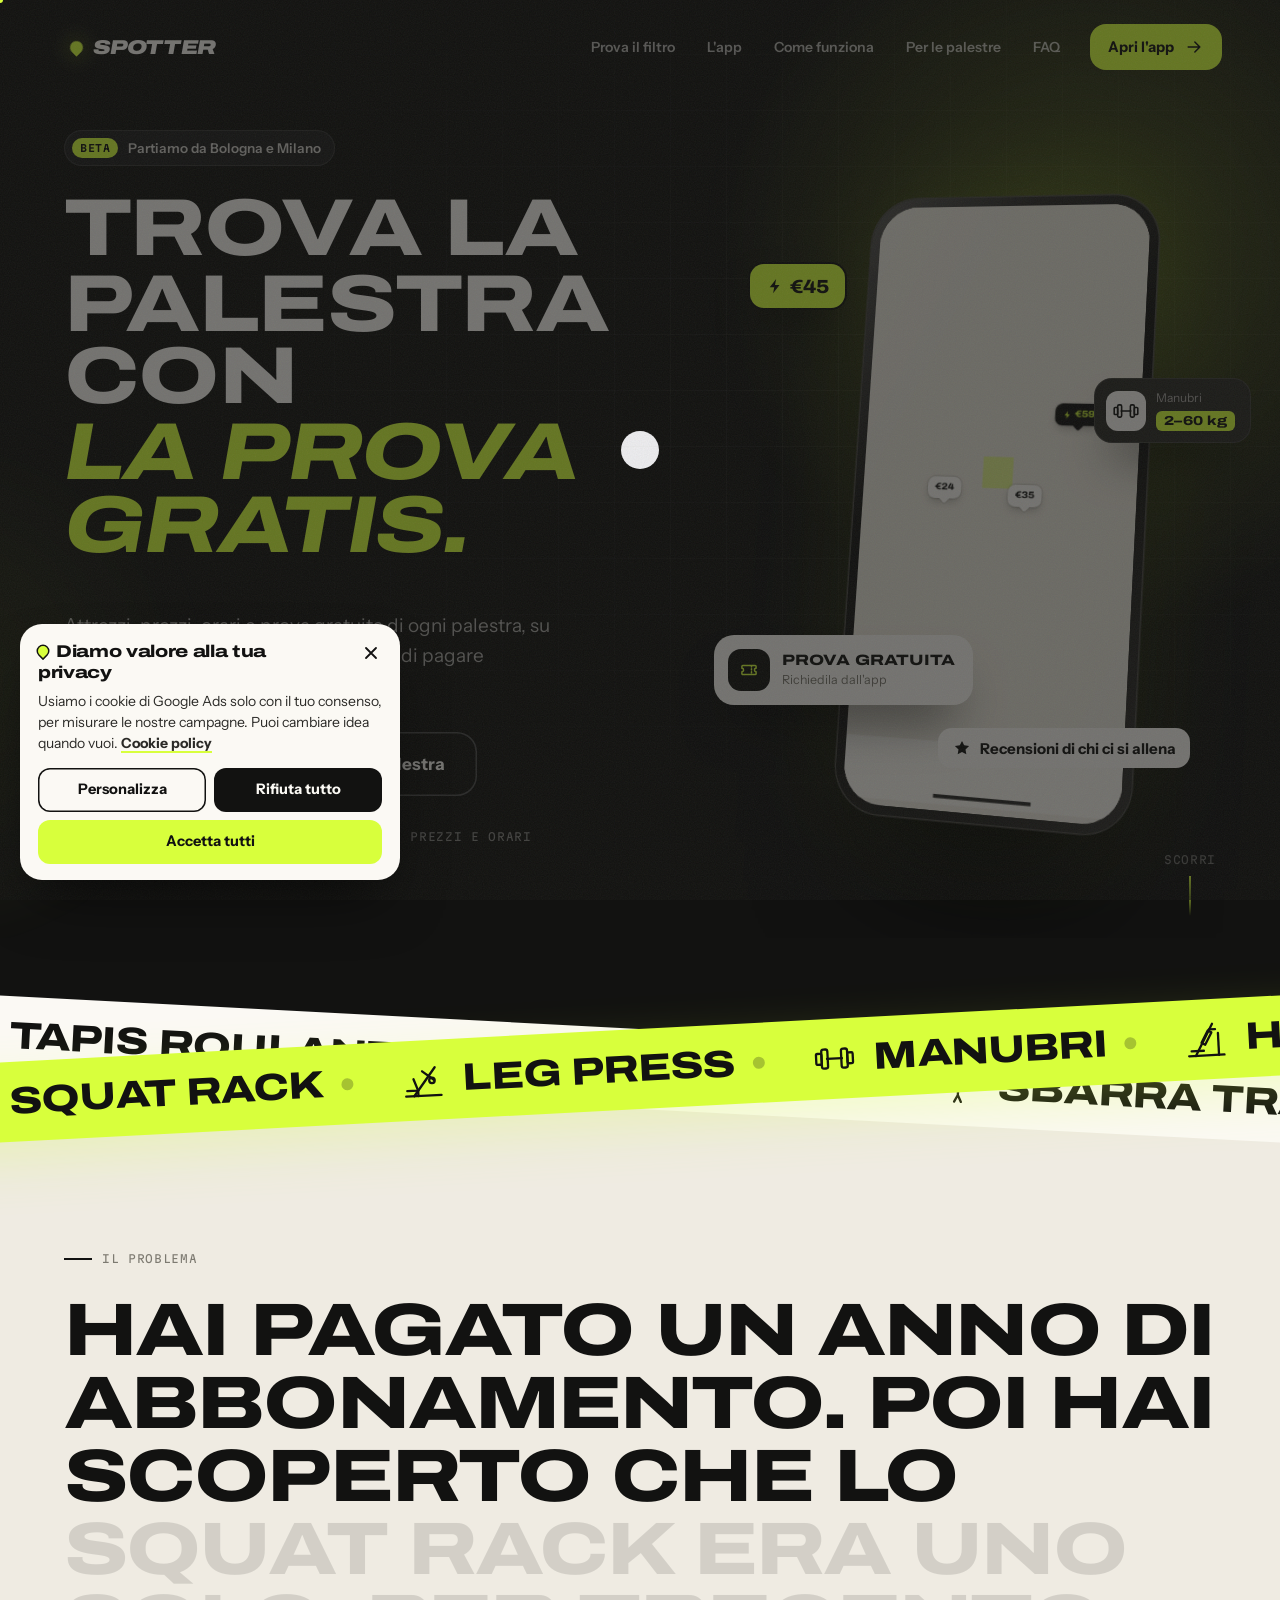
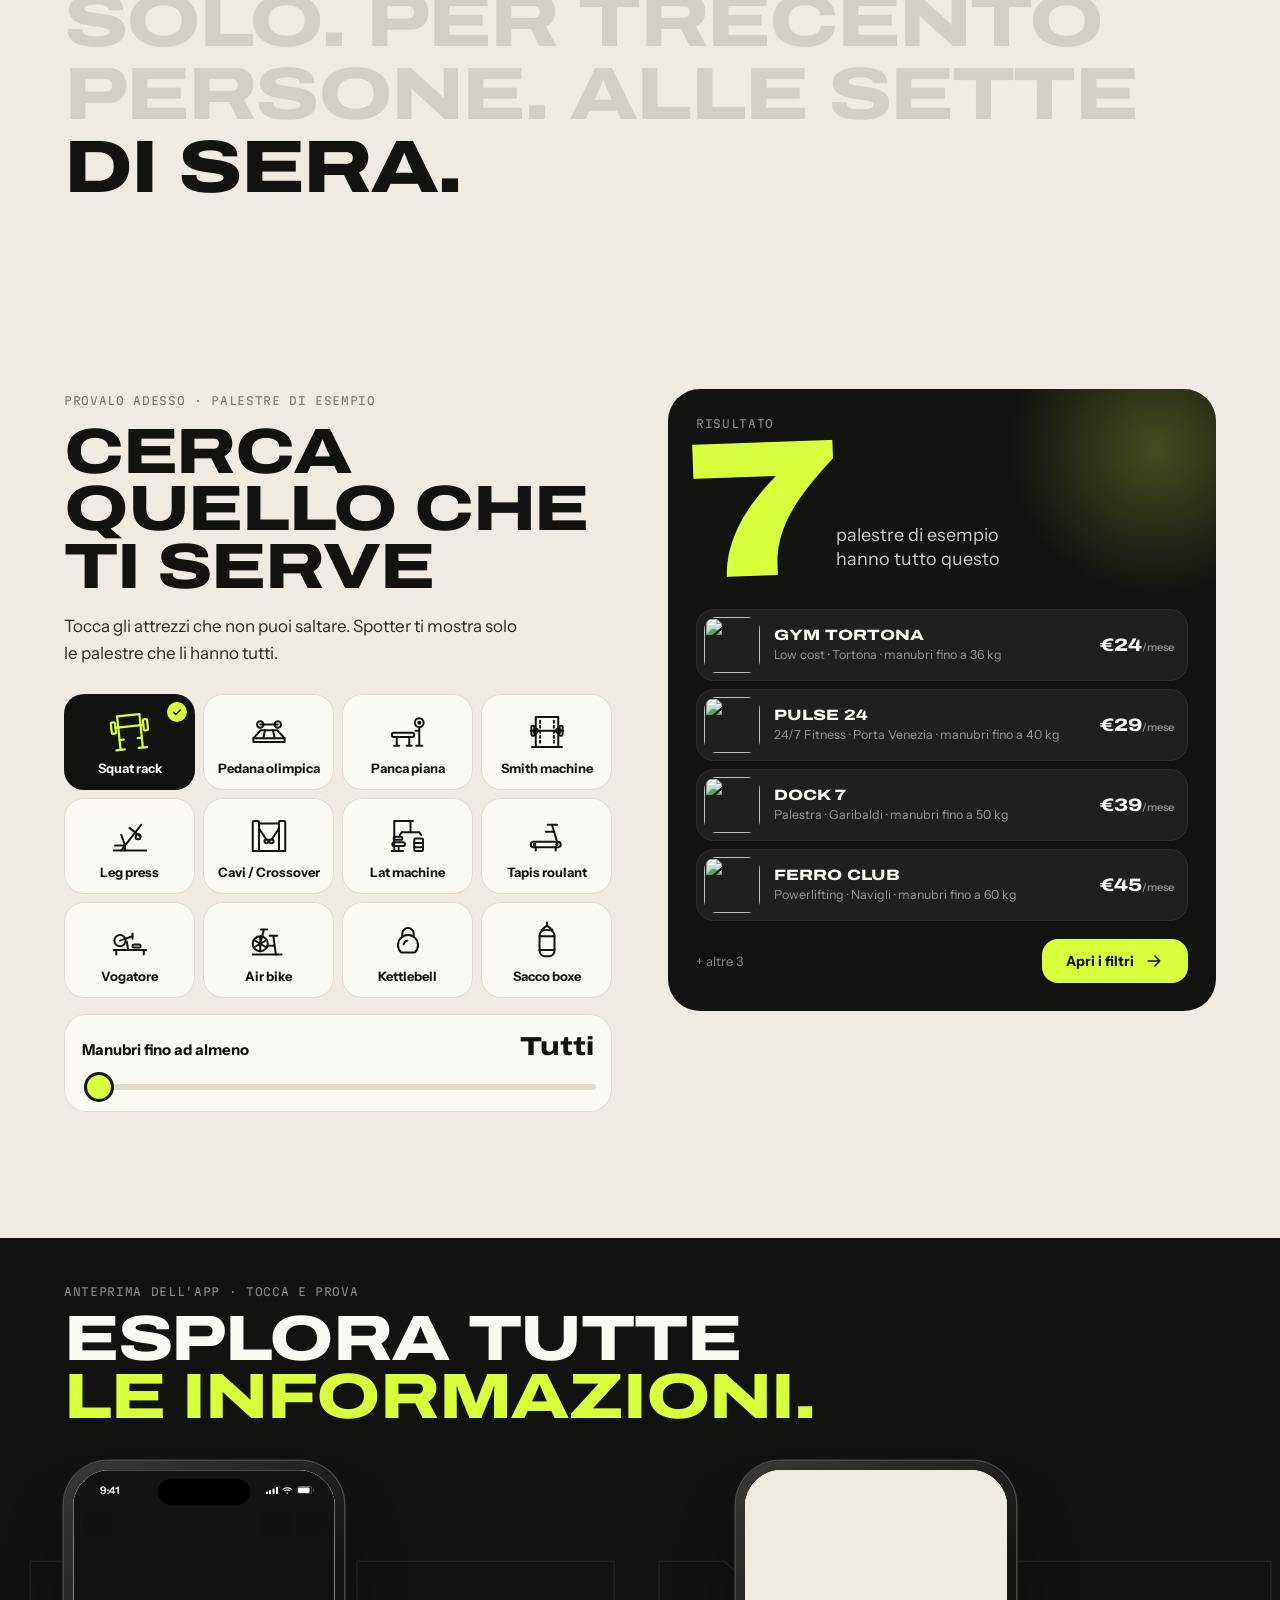
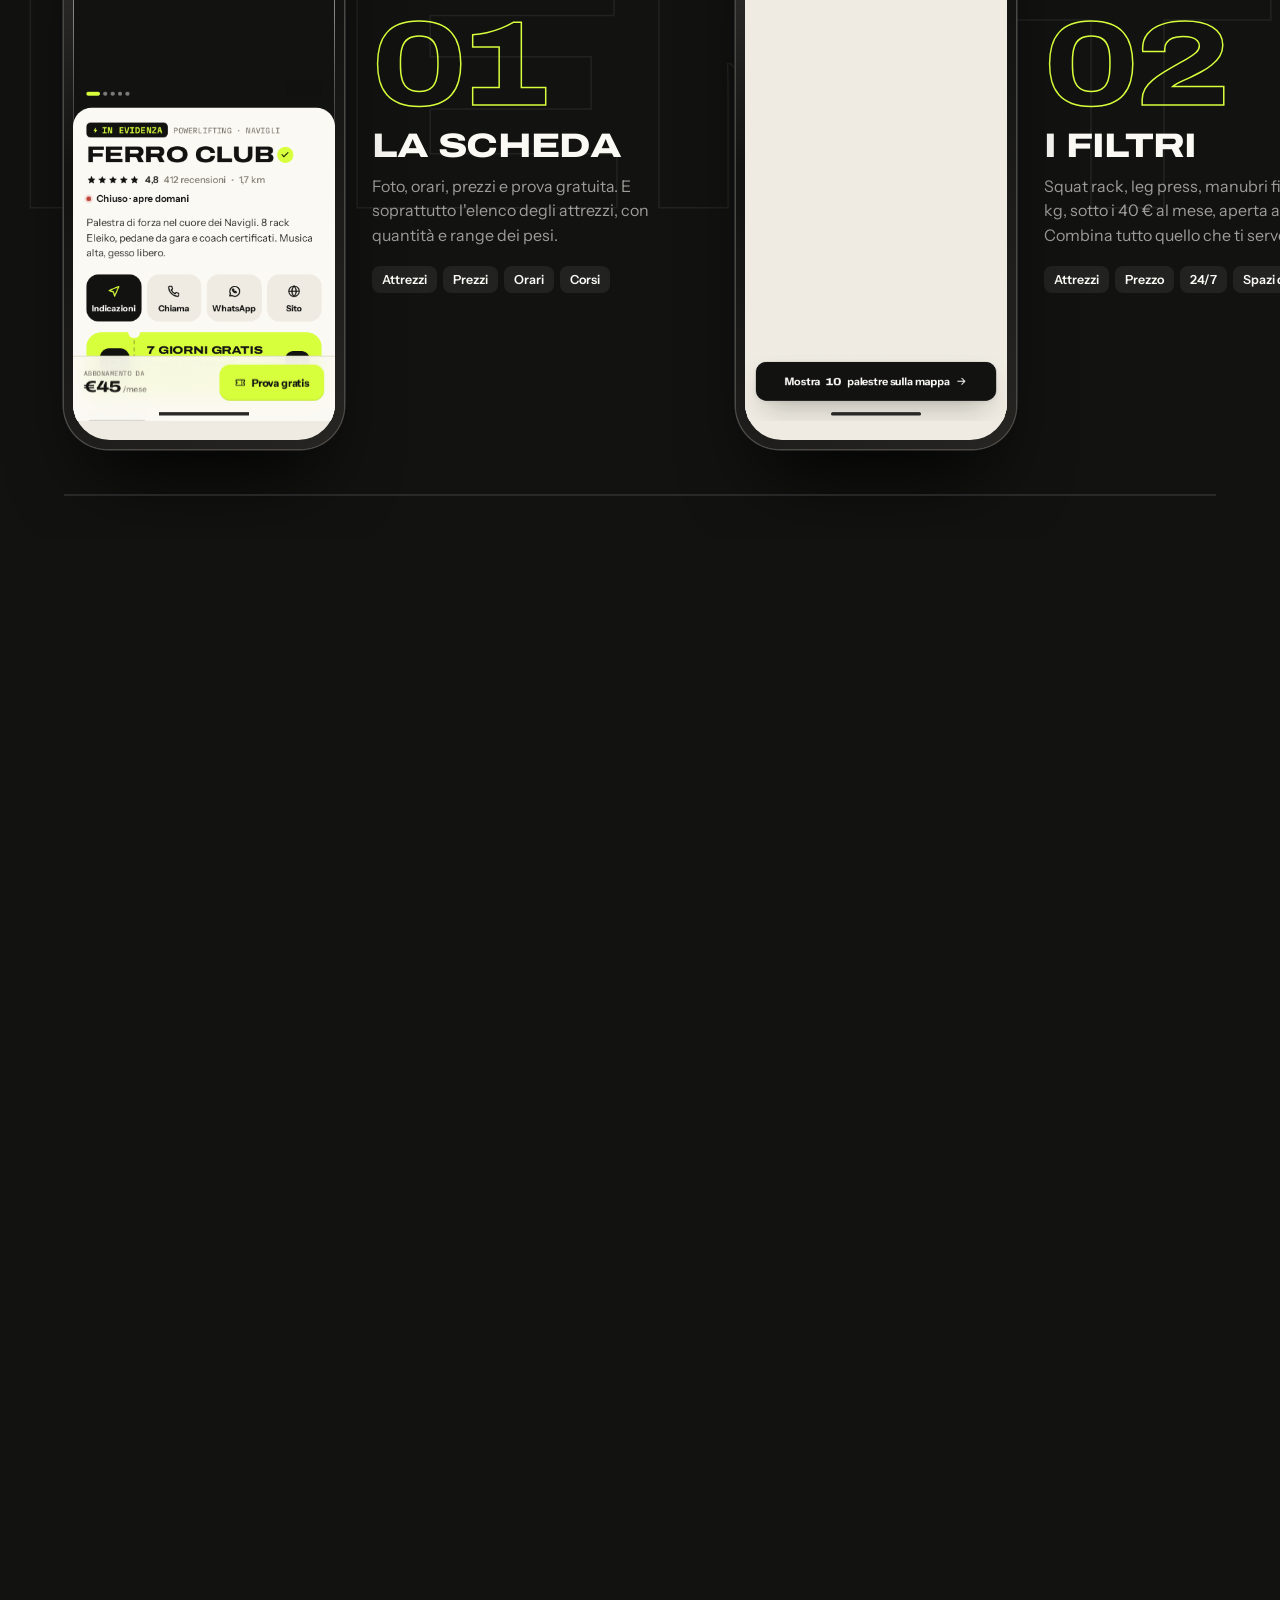
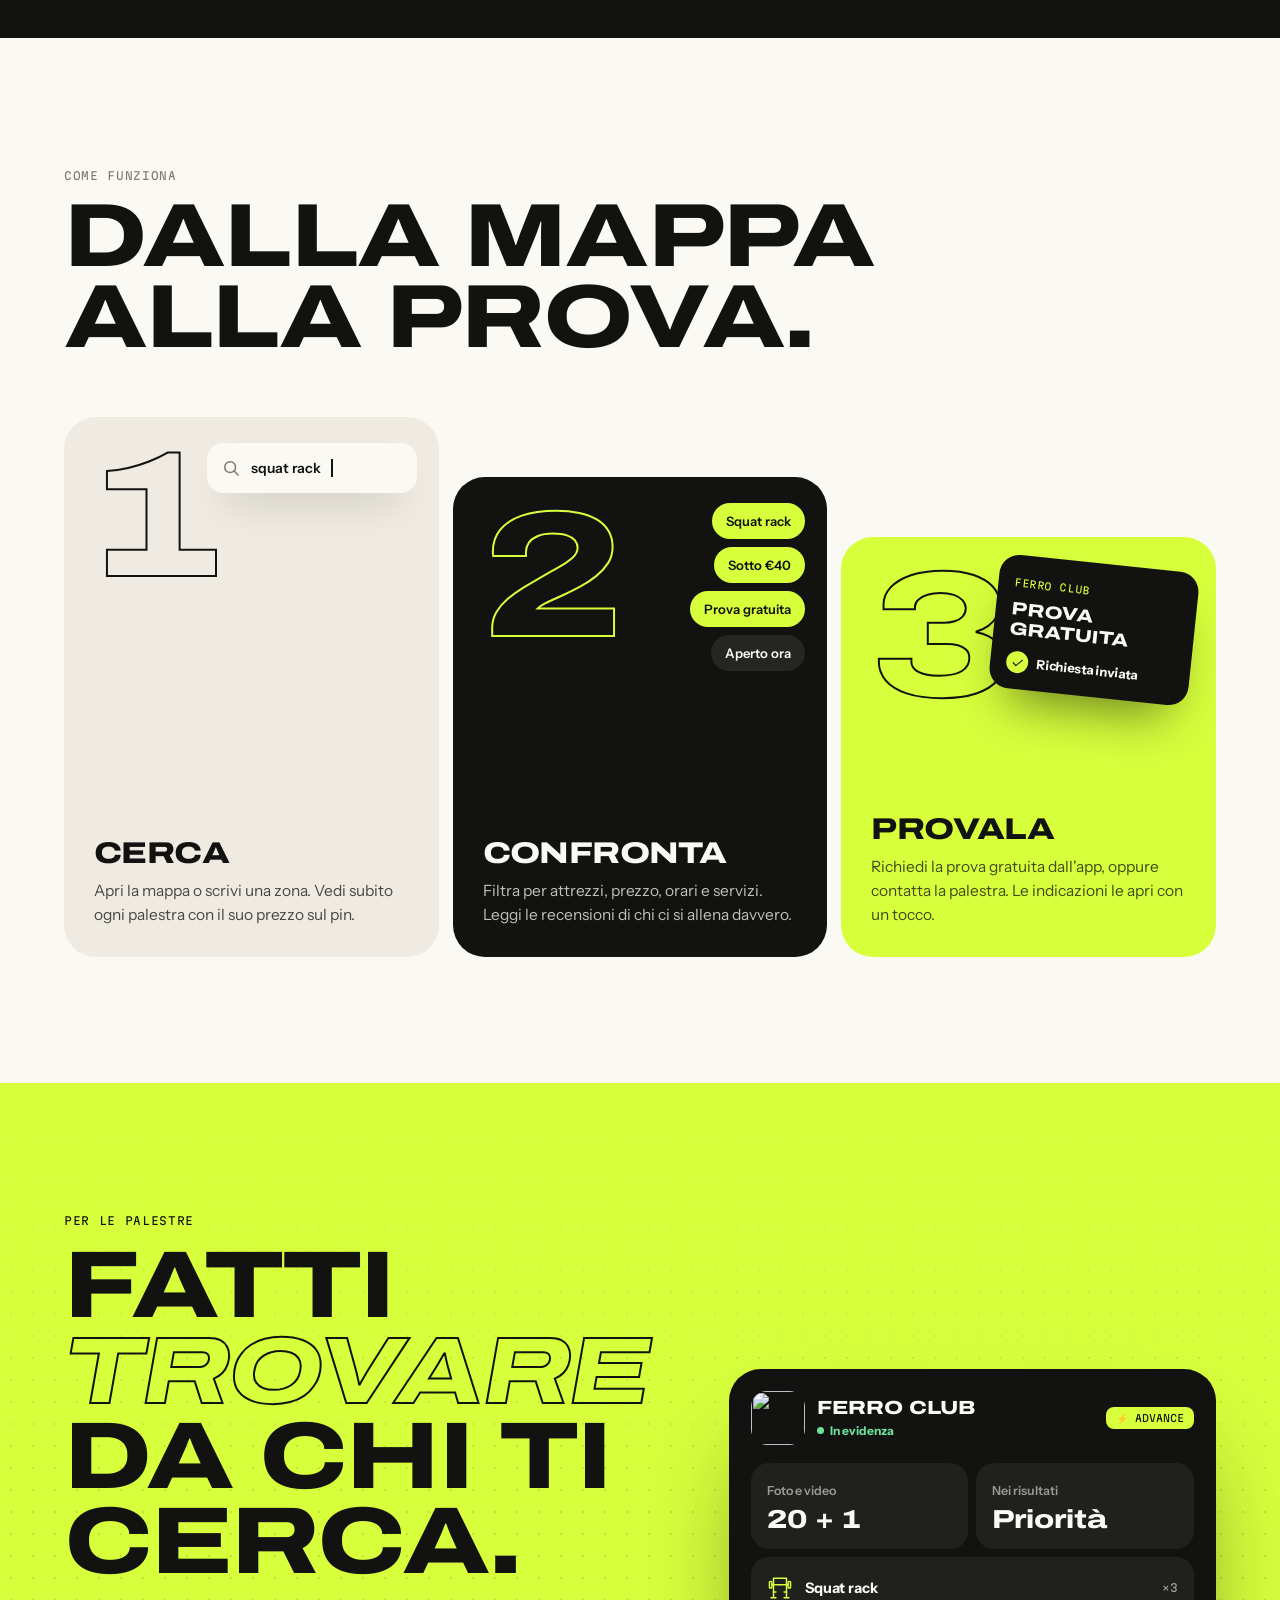
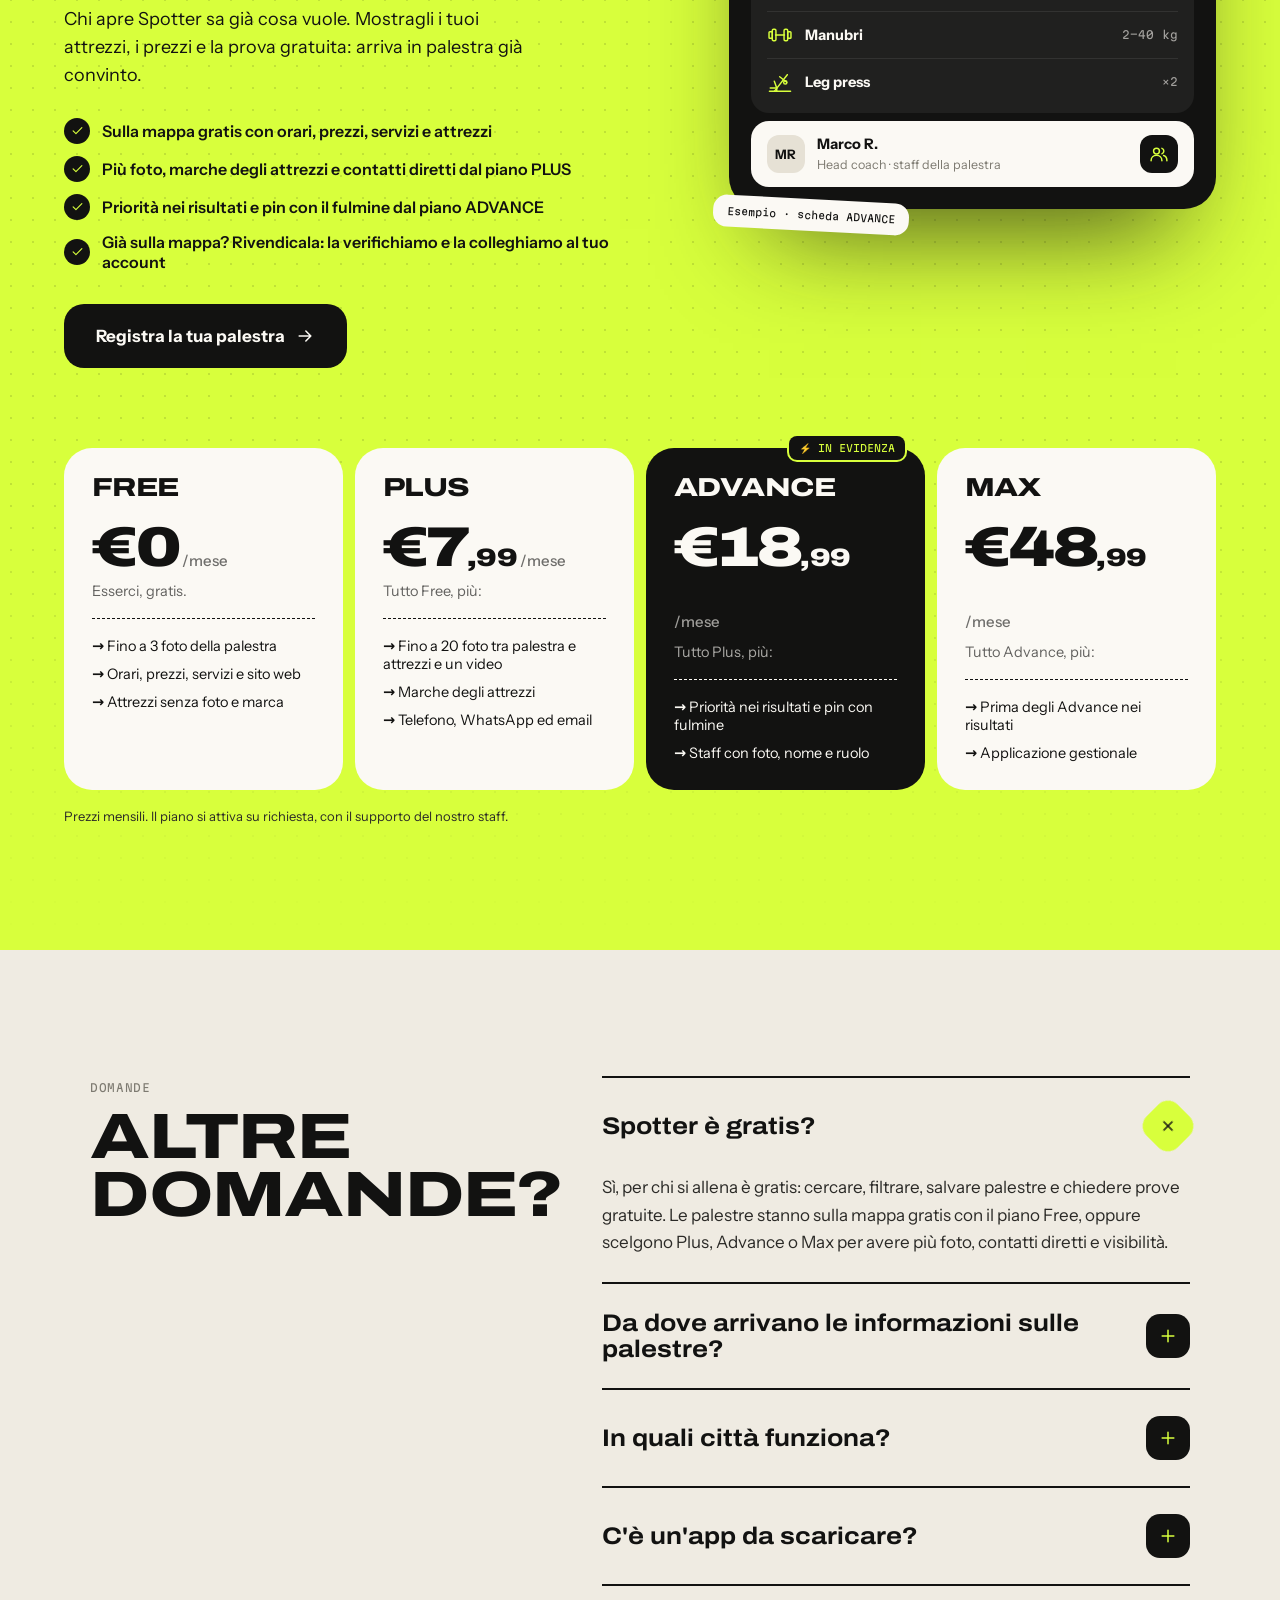
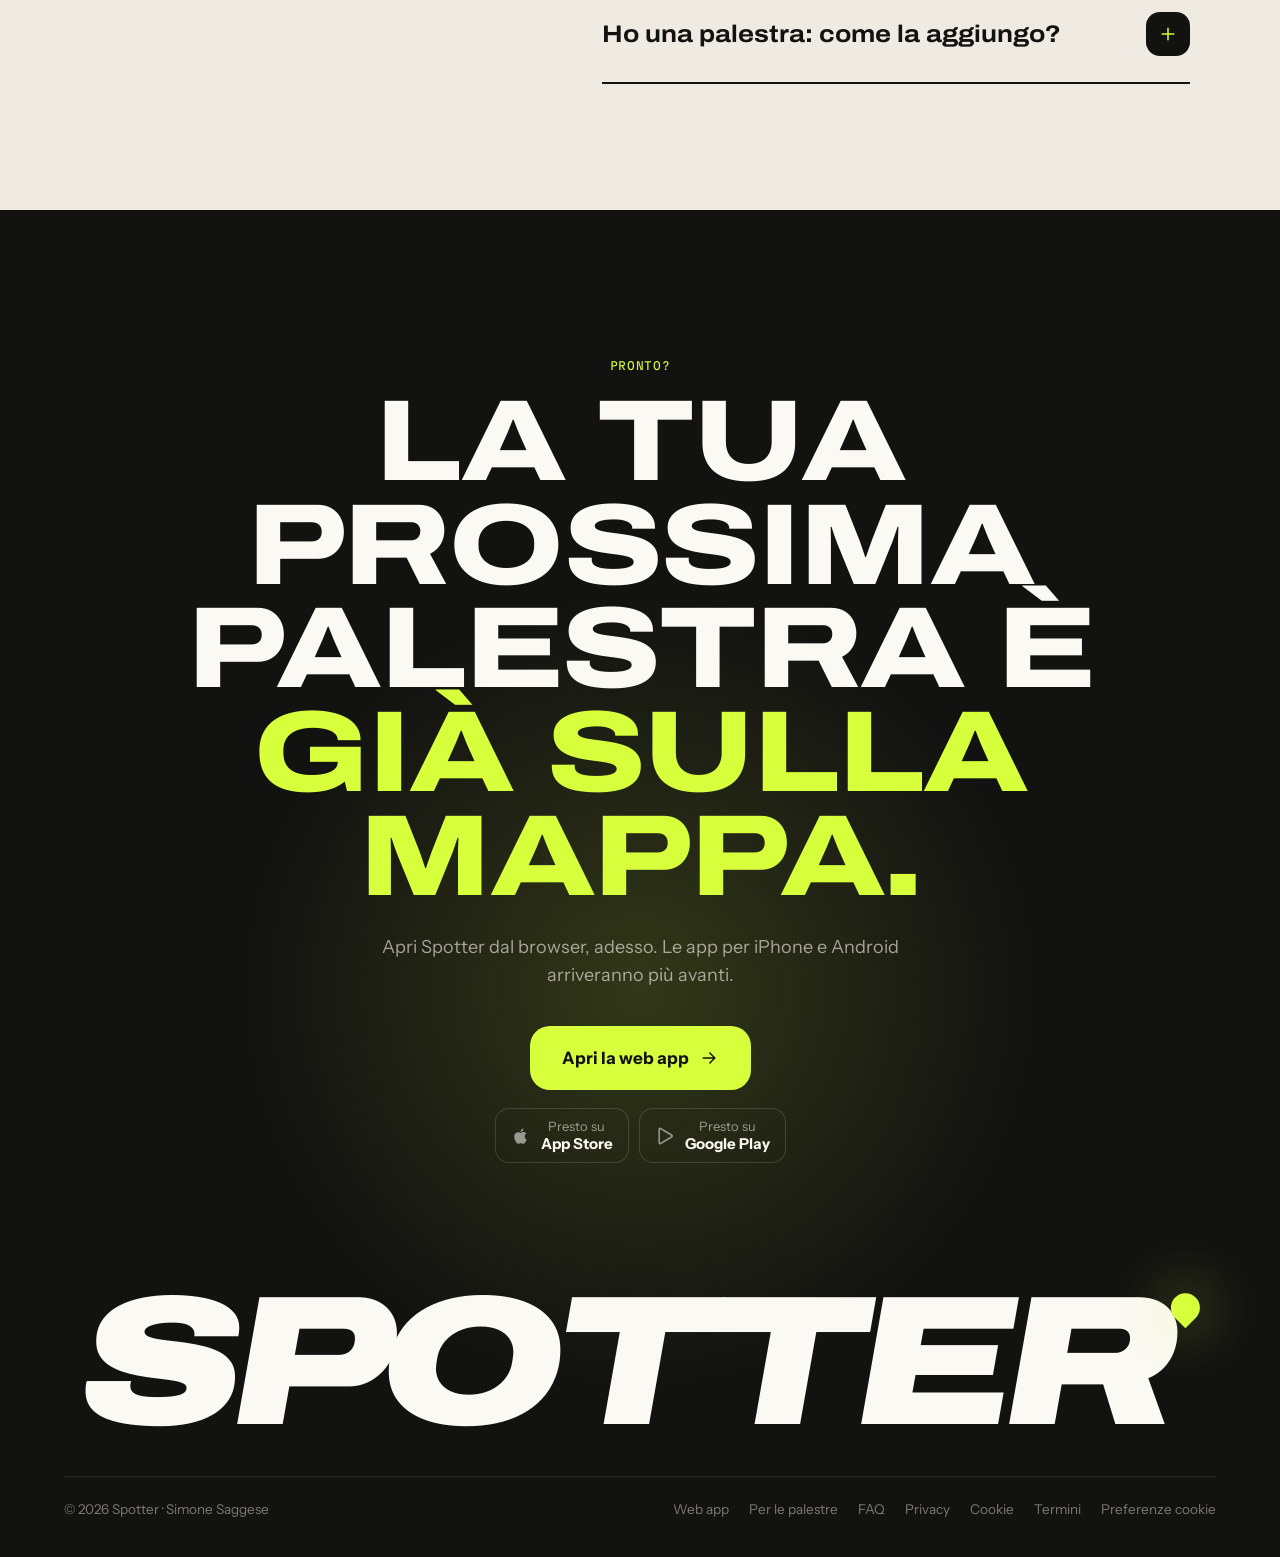
==== commit c92ee9be: "update" ====
--- a/index.html
+++ b/index.html
@@ -20,7 +20,7 @@
   <link rel="preload" href="assets/fonts/archivo-latin-standard-normal.woff2" as="font" type="font/woff2" crossorigin>
   <link rel="preload" href="assets/fonts/instrument-sans-latin-wght-normal.woff2" as="font" type="font/woff2" crossorigin>
   <link rel="stylesheet" href="assets/css/fonts.css?v=1">
-  <link rel="stylesheet" href="assets/css/site.css?v=7">
+  <link rel="stylesheet" href="assets/css/site.css?v=8">
   <link rel="stylesheet" href="assets/css/consent.css?v=5">
 </head>
 <body>
--- a/assets/css/site.css
+++ b/assets/css/site.css
@@ -209,6 +209,8 @@
 .pk.on .ico { color: var(--volt); transform: scale(1.12) rotate(-6deg); }
 .pk .ck { position: absolute; top: 8px; right: 8px; width: 20px; height: 20px; border-radius: 50%; background: var(--volt); color: var(--ink); display: grid; place-items: center; transform: scale(0); transition: transform .35s var(--spring); }
 .pk.on .ck { transform: scale(1); }
+/* la spunta usa la stessa classe .ico delle icone attrezzo: va riportata alla sua misura */
+.pk .ck .ico, .pk.on .ck .ico { width: 12px; height: 12px; stroke-width: 2.6; color: var(--ink); transform: none; }
 .kg-slider { margin-top: 16px; padding: 18px; border-radius: 22px; background: var(--paper); box-shadow: inset 0 0 0 1px var(--line); }
 .kg-top { display: flex; justify-content: space-between; align-items: baseline; margin-bottom: 14px; gap: 10px; }
 .kg-top b { font-size: 15px; }
@@ -365,6 +367,7 @@
 .faq-wrap { max-width: 1100px; margin: 0 auto; display: grid; grid-template-columns: minmax(0, 1fr); gap: 40px; }
 .faq-wrap > * { min-width: 0; }
 .faq h2 { font-size: clamp(44px, 6vw, 96px); margin: 12px 0 0; }
+@media (min-width: 900px) { .faq h2 { font-size: clamp(44px, 5vw, 80px); } }
 .qa { border-top: 2px solid var(--ink); }
 .qa:last-child { border-bottom: 2px solid var(--ink); }
 .qa button { width: 100%; display: flex; justify-content: space-between; align-items: center; gap: 20px; padding: 26px 0; text-align: left; font-family: var(--f-display); font-stretch: 112%; font-variation-settings: "wdth" 112; font-weight: 700; font-size: clamp(18px, 2vw, 24px); overflow-wrap: anywhere; hyphens: auto; }
@@ -374,7 +377,8 @@
 .qa.open .ans { grid-template-rows: 1fr; }
 .qa .ans > div { overflow: hidden; }
 .qa .ans p { margin: 0 0 26px; font-size: 17px; line-height: 1.6; color: var(--ink-2); max-width: 760px; }
-@media (min-width: 900px) { .faq-wrap { grid-template-columns: minmax(0, .8fr) minmax(0, 1.2fr); } }
+/* la colonna del titolo non scende sotto la parola più lunga, così «DOMANDE?» non invade le risposte */
+@media (min-width: 900px) { .faq-wrap { grid-template-columns: minmax(min-content, .8fr) minmax(0, 1.2fr); } }
 
 /* ============================================================
    CTA FINALE + FOOTER
